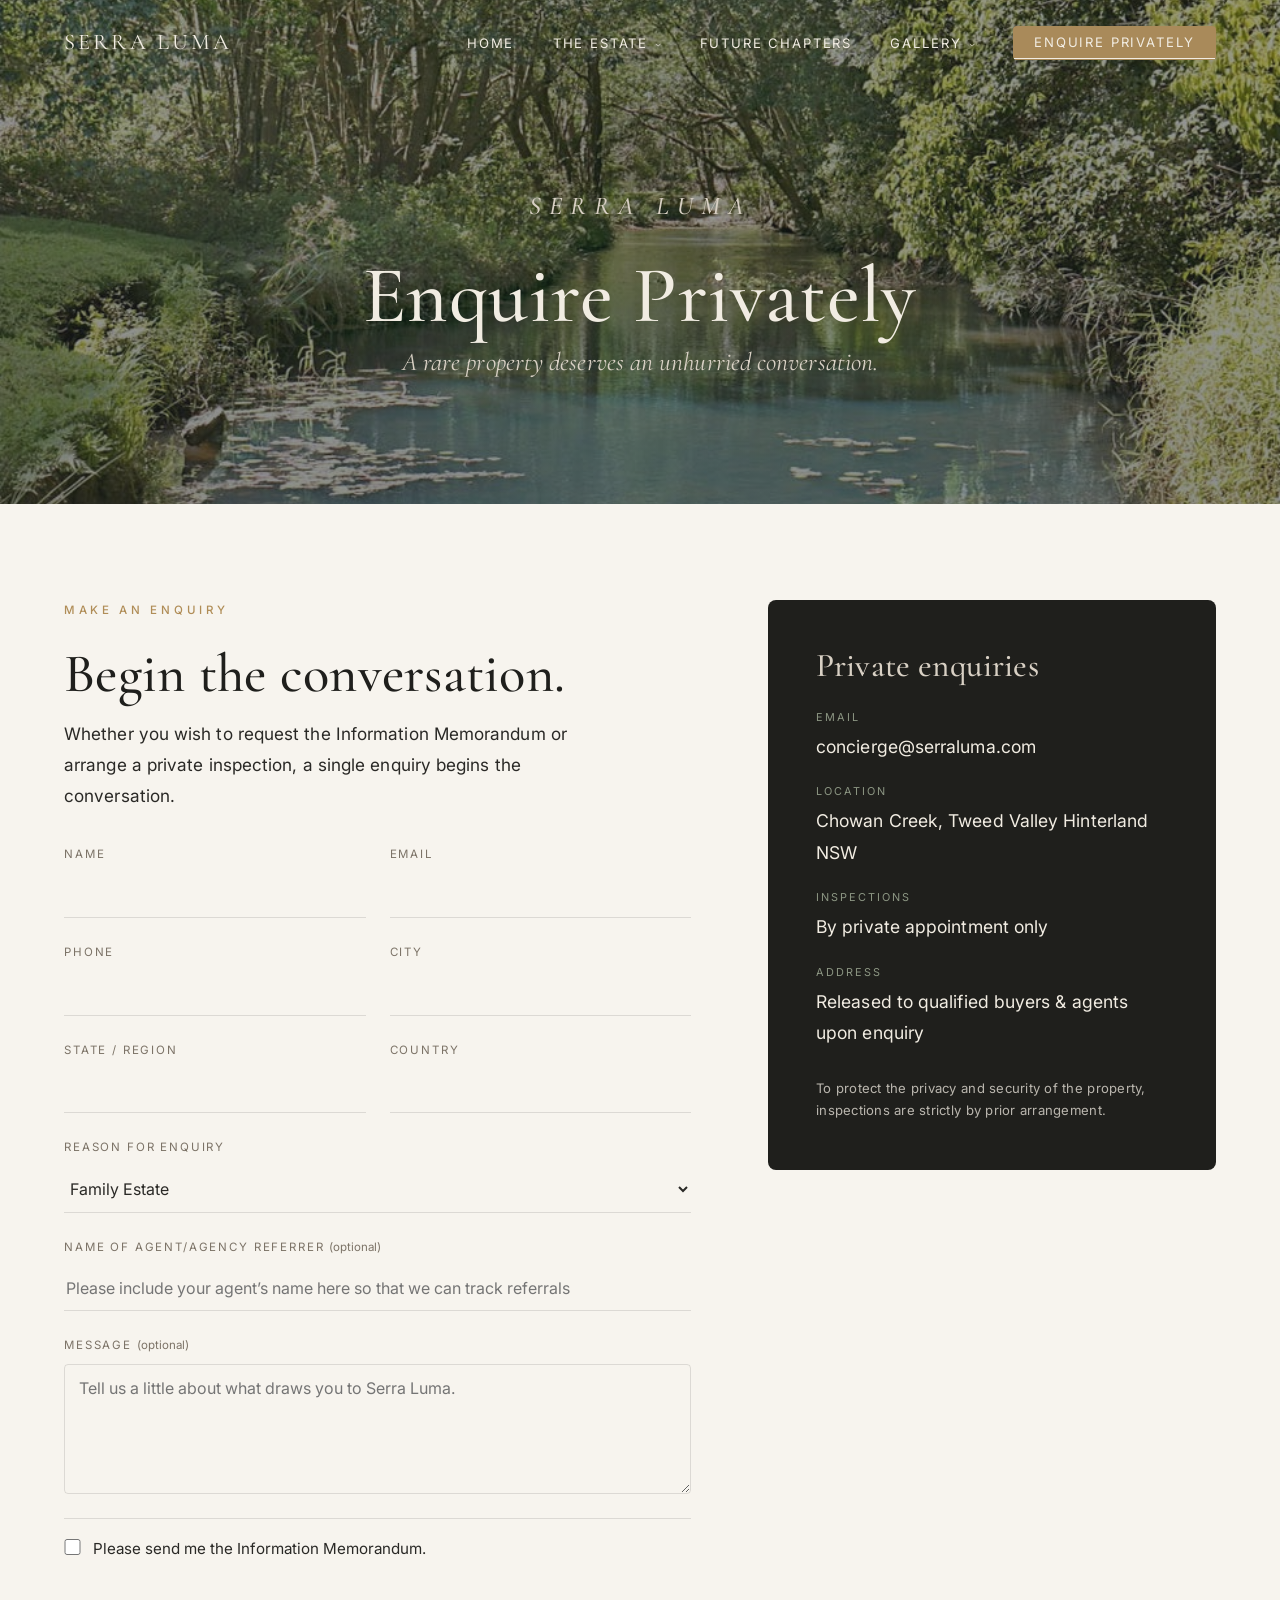
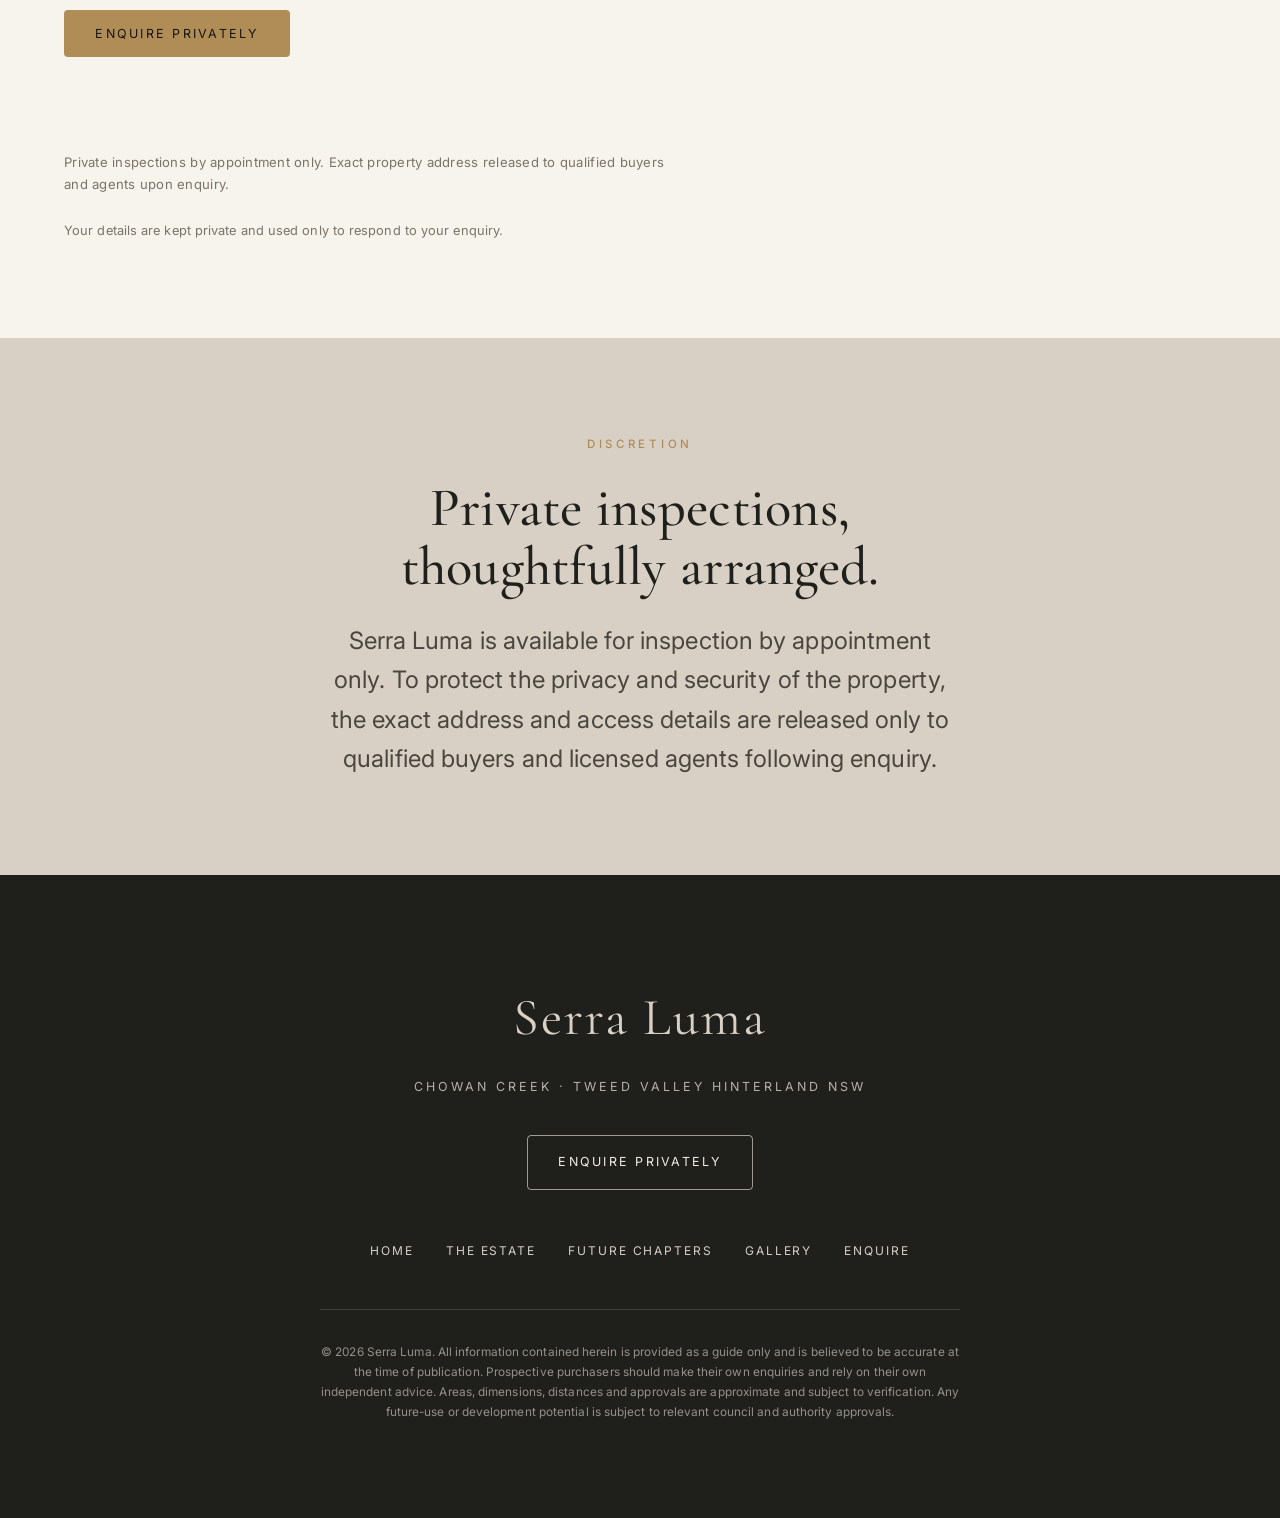
==== enquire.html @ 2e8e7c8d "Video hero headers for Future Chapters, The Estate and Gallery - Future Chapters: replace the static" ====
<!DOCTYPE html>
<html lang="en">
<head>
  <meta charset="UTF-8" />
  <meta name="viewport" content="width=device-width, initial-scale=1.0" />

  <title>Enquire Privately | Serra Luma, Tweed Valley Hinterland NSW</title>
  <meta name="description" content="Enquire privately about Serra Luma. Request the Information Memorandum or arrange a private inspection. By appointment only, in the Tweed Valley Hinterland, NSW." />

  <meta property="og:type" content="website" />
  <meta property="og:title" content="Enquire Privately | Serra Luma" />
  <meta property="og:description" content="Request the Information Memorandum or arrange a private inspection of Serra Luma." />
  <meta property="og:image" content="assets/images/Land/image35.jpeg" />
  <meta name="twitter:card" content="summary_large_image" />

  <!-- Favicons (SL monogram, Cormorant Garamond) -->
  <link rel="icon" href="/favicon.ico" sizes="32x32" />
  <link rel="icon" href="/favicon.svg" type="image/svg+xml" />
  <link rel="apple-touch-icon" href="/apple-touch-icon.png" />
  <link rel="manifest" href="/site.webmanifest" />
  <meta name="theme-color" content="#1F1F1C" />
  <link rel="preconnect" href="https://fonts.googleapis.com" />
  <link rel="preconnect" href="https://fonts.gstatic.com" crossorigin />
  <link href="https://fonts.googleapis.com/css2?family=Cormorant+Garamond:ital,wght@0,400;0,500;0,600;1,400;1,500&family=Inter:wght@300;400;500&display=swap" rel="stylesheet" />
  <link rel="stylesheet" href="assets/css/styles.css?v=9" />
</head>
<body>
  <a class="skip-link" href="#main">Skip to content</a>

  <!-- ===================== NAV ===================== -->
  <nav class="nav" aria-label="Primary">
    <a class="nav__brand" href="index.html">Serra Luma</a>
    <button class="nav__toggle" aria-label="Toggle menu" aria-expanded="false" aria-controls="primary-menu">
      <span></span><span></span><span></span>
    </button>
    <ul class="nav__links" id="primary-menu">
      <li><a href="index.html">Home</a></li>
      <li class="nav__has-drop">
        <a href="estate.html" aria-haspopup="true">The Estate</a>
        <ul class="nav__drop">
          <li><a href="estate.html#residence">The Residence</a></li>
          <li><a href="estate.html#studio">The Studio</a></li>
          <li><a href="estate.html#land">The Land</a></li>
          <li><a href="estate.html#retreat">Retreat Potential</a></li>
          <li><a href="estate.html#location">Location</a></li>
        </ul>
      </li>
      <li><a href="future-chapters.html">Future Chapters</a></li>
      <li class="nav__has-drop">
        <a href="gallery.html" aria-haspopup="true">Gallery</a>
        <ul class="nav__drop">
          <li><a href="gallery.html#residences">The Residences</a></li>
          <li><a href="gallery.html#grounds">The Grounds</a></li>
          <li><a href="gallery.html#wildlife">The Wild-Life</a></li>
        </ul>
      </li>
      <li><a class="btn btn--solid nav__cta" href="enquire.html" aria-current="page">Enquire Privately</a></li>
    </ul>
  </nav>

  <main id="main">
    <!-- ===================== PAGE HERO ===================== -->
    <header class="page-hero" style="min-height:56svh">
      <img class="page-hero__bg" src="assets/images/Land/image35.jpeg" alt="" aria-hidden="true" />
      <div class="page-hero__inner">
        <p class="eyebrow" style="color:var(--stone)">Serra Luma</p>
        <h1>Enquire Privately</h1>
        <p>A rare property deserves an unhurried conversation.</p>
      </div>
    </header>

    <!-- ===================== ENQUIRY ===================== -->
    <section class="section">
      <div class="wrap">
        <div class="contact-grid">

          <!-- Form -->
          <div class="reveal">
            <p class="eyebrow">Make an enquiry</p>
            <h2 style="margin-bottom:1rem">Begin the conversation.</h2>
            <p style="margin-bottom:2rem;max-width:48ch">
              Whether you wish to request the Information Memorandum or arrange a private inspection,
              a single enquiry begins the conversation.
            </p>

            <!--
              FORM SUBMISSIONS — pre-configured for Netlify Forms (data-netlify="true").
              On Netlify, submissions appear under "Forms" in your dashboard and become your buyer
              database. To use another service (e.g. Formspree), set action="https://..." and method="POST".
            -->
            <form id="enquiry-form" class="form" name="serra-luma-enquiry" method="POST"
                  data-netlify="true" netlify-honeypot="bot-field">
              <input type="hidden" name="form-name" value="serra-luma-enquiry" />
              <p hidden><label>Do not fill this in: <input name="bot-field" /></label></p>

              <div class="field-row">
                <div class="field">
                  <label for="name">Name</label>
                  <input id="name" name="name" type="text" autocomplete="name" required />
                </div>
                <div class="field">
                  <label for="email">Email</label>
                  <input id="email" name="email" type="email" autocomplete="email" required />
                </div>
              </div>

              <div class="field-row">
                <div class="field">
                  <label for="phone">Phone</label>
                  <input id="phone" name="phone" type="tel" autocomplete="tel" />
                </div>
                <div class="field">
                  <label for="city">City</label>
                  <input id="city" name="city" type="text" autocomplete="address-level2" />
                </div>
              </div>

              <div class="field-row">
                <div class="field">
                  <label for="state">State / Region</label>
                  <input id="state" name="state" type="text" autocomplete="address-level1" />
                </div>
                <div class="field">
                  <label for="country">Country</label>
                  <input id="country" name="country" type="text" autocomplete="country-name" />
                </div>
              </div>

              <div class="field">
                <label for="reason">Reason for enquiry</label>
                <select id="reason" name="reason">
                  <option value="Family Estate">Family Estate</option>
                  <option value="Self-Reliant Sanctuary">Self-Reliant Sanctuary</option>
                  <option value="Wellness Retreat">Wellness Retreat</option>
                  <option value="Creative Haven">Creative Haven</option>
                  <option value="Regenerative Holding">Regenerative Holding</option>
                  <option value="Nature-Based Retreat">Nature-Based Retreat</option>
                  <option value="Investment">Investment</option>
                  <option value="Other">Other</option>
                </select>
              </div>

              <div class="field">
                <label for="referrer">Name of Agent/Agency Referrer <span style="text-transform:none;letter-spacing:0;color:var(--muted)">(optional)</span></label>
                <input id="referrer" name="referrer" type="text" placeholder="Please include your agent&rsquo;s name here so that we can track referrals" />
              </div>

              <div class="field">
                <label for="message">Message <span style="text-transform:none;letter-spacing:0;color:var(--muted)">(optional)</span></label>
                <textarea id="message" name="message" placeholder="Tell us a little about what draws you to Serra Luma."></textarea>
              </div>

              <div class="check-row">
                <input id="im" name="information-memorandum" type="checkbox" value="Yes, please send the Information Memorandum" />
                <label for="im">Please send me the Information Memorandum.</label>
              </div>

              <div style="margin-top:0.5rem">
                <button class="btn btn--solid" type="submit">Enquire Privately</button>
              </div>
              <p class="form__status" role="status" aria-live="polite"></p>
              <p class="privacy-note" style="margin-left:0;margin-right:0;text-align:left;max-width:none">
                Private inspections by appointment only. Exact property address released to
                qualified buyers and agents upon enquiry.
              </p>
              <p class="form__note">Your details are kept private and used only to respond to your enquiry.</p>
            </form>
          </div>

          <!-- Contact card -->
          <aside class="contact-card reveal" data-delay="1">
            <h3>Private enquiries</h3>
            <dl>
              <div>
                <dt>Email</dt>
                <dd><a href="mailto:concierge@serraluma.com">concierge@serraluma.com</a></dd>
              </div>
              <div>
                <dt>Location</dt>
                <dd>Chowan Creek, Tweed Valley Hinterland NSW</dd>
              </div>
              <div>
                <dt>Inspections</dt>
                <dd>By private appointment only</dd>
              </div>
              <div>
                <dt>Address</dt>
                <dd>Released to qualified buyers &amp; agents upon enquiry</dd>
              </div>
            </dl>
            <p class="privacy-note privacy-note--light" style="margin-left:0;margin-right:0;text-align:left">
              To protect the privacy and security of the property, inspections are strictly
              by prior arrangement.
            </p>
          </aside>

        </div>
      </div>
    </section>

    <!-- ===================== PRIVACY REASSURANCE ===================== -->
    <section class="section" style="background:var(--stone)">
      <div class="wrap text-col center">
        <p class="eyebrow reveal">Discretion</p>
        <h2 class="reveal" data-delay="1" style="margin-bottom:1.5rem">Private inspections, thoughtfully arranged.</h2>
        <p class="lead reveal" data-delay="2">
          Serra Luma is available for inspection by appointment only. To protect the privacy and security
          of the property, the exact address and access details are released only to qualified buyers and
          licensed agents following enquiry.
        </p>
      </div>
    </section>
  </main>

  <!-- ===================== FOOTER ===================== -->
  <footer class="footer">
    <div class="wrap">
      <p class="footer__name">Serra Luma</p>
      <p class="footer__loc">Chowan Creek · Tweed Valley Hinterland NSW</p>
      <div class="footer__cta">
        <a class="btn btn--light" href="enquire.html">Enquire Privately</a>
      </div>
      <ul class="footer__links">
        <li><a href="index.html">Home</a></li>
        <li><a href="estate.html">The Estate</a></li>
        <li><a href="future-chapters.html">Future Chapters</a></li>
        <li><a href="gallery.html">Gallery</a></li>
        <li><a href="enquire.html">Enquire</a></li>
      </ul>
      <p class="footer__disclaimer">
        © <span data-year>2026</span> Serra Luma. All information contained herein is provided as a guide only
        and is believed to be accurate at the time of publication. Prospective purchasers should make their own
        enquiries and rely on their own independent advice. Areas, dimensions, distances and approvals are
        approximate and subject to verification. Any future-use or development potential is subject to relevant
        council and authority approvals.
      </p>
    </div>
  </footer>

  <script src="assets/js/main.js?v=3" defer></script>
</body>
</html>
---- assets/css/styles.css ----
/* ==========================================================================
   Serra Luma — Premium Property Site
   Design system + global styles
   Palette, typography and spacing are centralised in :root for easy editing.
   ========================================================================== */

:root {
  /* Colour palette — Aman-inspired: deep charcoal, warm stone, eucalyptus, bronze */
  --forest: #1F1F1C;       /* deep charcoal — dark backgrounds & headings */
  --forest-deep: #161613;  /* deepest charcoal, used sparingly */
  --stone: #D8D0C4;        /* warm stone */
  --ivory: #F7F4EE;        /* warm ivory background */
  --taupe: #C8B8A3;        /* soft taupe */
  --eucalyptus: #8C9683;   /* soft eucalyptus accent */
  --clay: #B08D57;         /* muted bronze highlight */
  --ink: #2A2926;          /* warm text charcoal */

  --ink-on-dark: #F1ECE2;
  --muted: #7c7367;        /* warm muted grey-brown */
  --line: rgba(31, 31, 28, 0.12);
  --line-dark: rgba(241, 236, 226, 0.16);
  --overlay: rgba(24, 24, 21, 0.44);

  /* Typography */
  --serif: "Cormorant Garamond", "Playfair Display", Georgia, serif;
  --sans: "Inter", "Helvetica Neue", Arial, sans-serif;

  /* Spacing scale */
  --space-section: clamp(4rem, 8vw, 6rem);   /* uniform ~1in (96px) top & bottom on all sections */
  --gutter: clamp(1.5rem, 5vw, 5rem);
  --maxw: 1280px;
  --maxw-text: 760px;

  --radius: 4px;
  --radius-lg: 8px;

  --ease: cubic-bezier(0.22, 0.61, 0.36, 1);
  --transition: 0.5s var(--ease);
}

/* ----- Reset ----- */
*, *::before, *::after { box-sizing: border-box; }
* { margin: 0; }
html { scroll-behavior: smooth; -webkit-text-size-adjust: 100%; }
@media (prefers-reduced-motion: reduce) {
  html { scroll-behavior: auto; }
  *, *::before, *::after {
    animation-duration: 0.01ms !important;
    transition-duration: 0.01ms !important;
  }
}

body {
  font-family: var(--sans);
  color: var(--ink);
  background: var(--ivory);
  line-height: 1.8;
  font-size: clamp(1rem, 0.96rem + 0.2vw, 1.075rem);
  font-weight: 400;
  letter-spacing: 0.005em;
  -webkit-font-smoothing: antialiased;
  text-rendering: optimizeLegibility;
  overflow-x: hidden;
}

img, video { max-width: 100%; display: block; height: auto; }
a { color: inherit; text-decoration: none; }
button { font-family: inherit; cursor: pointer; }

/* ----- Typography ----- */
h1, h2, h3, h4 {
  font-family: var(--serif);
  font-weight: 500;
  line-height: 1.08;
  letter-spacing: 0.005em;
  color: var(--forest);
}
.display {
  font-size: clamp(3rem, 8vw, 6.5rem);
  font-weight: 500;
  letter-spacing: 0.01em;
}
h2 { font-size: clamp(2rem, 4.5vw, 3.4rem); }
h3 { font-size: clamp(1.5rem, 2.6vw, 2.1rem); }

.eyebrow {
  font-family: var(--sans);
  font-size: 0.72rem;
  font-weight: 500;
  letter-spacing: 0.32em;
  text-transform: uppercase;
  color: var(--clay);
  margin-bottom: 1.5rem;
}
.lead {
  font-size: clamp(1.15rem, 1.05rem + 0.6vw, 1.5rem);
  line-height: 1.65;
  color: #4a463f;
  font-weight: 400;
}

/* ----- Layout helpers ----- */
.wrap { max-width: var(--maxw); margin-inline: auto; padding-inline: var(--gutter); }
.section { padding-block: var(--space-section); }
.text-col { max-width: var(--maxw-text); }
.center { text-align: center; margin-inline: auto; }
/* Optional line breaks for desktop typography; collapse to natural flow
   on smaller screens so text wraps cleanly on tablet and mobile. */
@media (max-width: 899px) { br.brk { display: none; } }

/* ==========================================================================
   Navigation
   ========================================================================== */
.nav {
  position: fixed;
  inset: 0 0 auto 0;
  z-index: 100;
  display: flex;
  align-items: center;
  justify-content: space-between;
  padding: 1.4rem var(--gutter);
  transition: background var(--transition), padding var(--transition), box-shadow var(--transition);
}
.nav--solid {
  background: rgba(247, 243, 234, 0.92);
  backdrop-filter: blur(10px);
  -webkit-backdrop-filter: blur(10px);
  padding-block: 1rem;
  box-shadow: 0 1px 0 var(--line);
}
.nav__brand {
  font-family: var(--serif);
  font-size: 1.4rem;
  letter-spacing: 0.14em;
  text-transform: uppercase;
  color: var(--ink-on-dark);
  transition: color var(--transition);
}
.nav--solid .nav__brand { color: var(--forest); }

.nav__links {
  display: flex;
  align-items: center;
  gap: clamp(1.5rem, 3vw, 2.75rem);
  list-style: none;
  padding: 0;
}
.nav__links a {
  font-size: 0.82rem;
  letter-spacing: 0.14em;
  text-transform: uppercase;
  color: var(--ink-on-dark);
  position: relative;
  padding-block: 0.25rem;
  transition: color var(--transition);
}
.nav--solid .nav__links a { color: var(--forest); }
/* Underline uses ::before so the dropdown caret (::after) stays separate —
   otherwise they merge and a current/hovered dropdown rotates into a vertical line. */
.nav__links a::before {
  content: "";
  position: absolute;
  left: 0; bottom: 0;
  width: 0; height: 1px;
  background: currentColor;
  transition: width var(--transition);
}
.nav__links a:hover::before,
.nav__links a[aria-current="page"]::before { width: 100%; }

/* Mobile toggle */
.nav__toggle {
  display: none;
  flex-direction: column;
  gap: 5px;
  background: none;
  border: 0;
  padding: 8px;
  z-index: 110;
}
.nav__toggle span {
  width: 26px; height: 1.5px;
  background: var(--ink-on-dark);
  transition: transform var(--transition), opacity var(--transition), background var(--transition);
}
.nav--solid .nav__toggle span { background: var(--forest); }

@media (max-width: 860px) {
  .nav__toggle { display: flex; }
  /* The solid nav's backdrop-filter makes .nav a containing block for the
     fixed full-screen menu, collapsing it to the bar height. Drop the blur on
     mobile (the menu's own opaque background is all that's needed here). */
  .nav--solid {
    background: rgba(247, 243, 234, 0.98);
    backdrop-filter: none;
    -webkit-backdrop-filter: none;
  }
  .nav__links {
    position: fixed;
    inset: 0;
    flex-direction: column;
    justify-content: safe center;
    gap: 2.25rem;
    background: var(--forest);
    transform: translateX(100%);
    transition: transform 0.55s var(--ease);
    /* Scroll rather than clip if the items ever exceed the screen
       (e.g. a short phone in landscape). */
    overflow-y: auto;
    -webkit-overflow-scrolling: touch;
    padding: 5.5rem 1.5rem 3rem;
  }
  .nav__links a { color: var(--ink-on-dark); font-size: 1.05rem; }
  /* On a solid (scrolled) nav the desktop rule darkens links for the light bar;
     inside the open full-screen menu that makes top-level links dark-on-dark
     (invisible). Keep them light whenever the mobile menu is shown. */
  .nav--solid .nav__links a { color: var(--ink-on-dark); }
  .nav--open .nav__links { transform: translateX(0); }
  .nav--open .nav__toggle span { background: var(--ink-on-dark); }
  .nav--open .nav__toggle span:nth-child(1) { transform: translateY(6.5px) rotate(45deg); }
  .nav--open .nav__toggle span:nth-child(2) { opacity: 0; }
  .nav--open .nav__toggle span:nth-child(3) { transform: translateY(-6.5px) rotate(-45deg); }
}

/* ==========================================================================
   Buttons
   ========================================================================== */
.btn {
  display: inline-flex;
  align-items: center;
  gap: 0.6rem;
  padding: 0.95rem 1.9rem;
  font-size: 0.78rem;
  letter-spacing: 0.18em;
  text-transform: uppercase;
  border-radius: var(--radius);
  border: 1px solid transparent;
  transition: background var(--transition), color var(--transition),
              border-color var(--transition), transform var(--transition);
  will-change: transform;
}
.btn:hover { transform: translateY(-2px); }
.btn--solid { background: var(--clay); color: var(--forest-deep); }
.btn--solid:hover { background: #9a7948; }
.btn--dark { background: var(--forest); color: var(--ink-on-dark); }
.btn--dark:hover { background: #000; }
.btn--ghost { border-color: currentColor; color: var(--ink); }
.btn--ghost:hover { background: var(--forest); color: var(--ivory); border-color: var(--forest); }
.btn--light { border-color: rgba(244,239,228,0.6); color: var(--ink-on-dark); }
.btn--light:hover { background: var(--ivory); color: var(--forest); border-color: var(--ivory); }

.btn-row {
  display: flex;
  flex-wrap: wrap;
  gap: 1rem;
}
.btn-row--center { justify-content: center; }

/* Nav CTA — restrained, elegant bronze (slightly lighter visual weight) */
.nav__cta {
  padding: 0.6rem 1.25rem;
  font-size: 0.7rem;
  letter-spacing: 0.16em;
  background: #A98A5A;          /* softer, more restrained bronze than --clay */
  color: var(--forest-deep);
}
.nav__cta:hover { background: #957542; }

/* ==========================================================================
   Hero
   ========================================================================== */
.hero {
  position: relative;
  min-height: 100svh;
  display: grid;
  place-items: center;
  text-align: center;
  color: var(--ink-on-dark);
  overflow: hidden;
}
.hero__media {
  position: absolute;
  inset: 0;
  width: 100%; height: 100%;
  object-fit: cover;
  z-index: -2;
}
.hero::after {
  content: "";
  position: absolute;
  inset: 0;
  background:
    linear-gradient(to bottom, rgba(28,34,36,0.32) 0%, rgba(28,34,36,0.22) 45%, rgba(28,34,36,0.56) 100%);
  z-index: -1;
}
.hero__inner { padding: 7rem var(--gutter) 4rem; max-width: 960px; }
.hero__name {
  font-size: clamp(3.2rem, 10vw, 7.5rem);
  line-height: 0.95;
  letter-spacing: 0.02em;
  color: var(--ink-on-dark);
  margin-bottom: 0.5rem;
}
.hero__tag {
  font-family: var(--serif);
  font-style: italic;
  font-size: clamp(1.3rem, 3.5vw, 2.2rem);
  font-weight: 400;
  color: var(--stone);
  margin-bottom: 0;
}
/* Introduction — a dark card below the hero/video holding the positioning
   line and a visitor note, giving clean separation from The Story below. */
.hero-intro {
  text-align: center;
  background: var(--stone);   /* beige band under the hero, distinct from the ivory Story */
  padding-top: clamp(3rem, 6vw, 4.5rem);
  padding-bottom: clamp(2.5rem, 5vw, 3.5rem);
}
.intro-card {
  max-width: 920px;
  margin-inline: auto;
  background: var(--forest);
  color: var(--ink-on-dark);
  border-radius: var(--radius-lg);
  padding: clamp(2.5rem, 6vw, 4.5rem) clamp(1.75rem, 5vw, 4rem);
}
.intro-card__lead {
  font-family: var(--serif);
  font-size: clamp(1.4rem, 1.05rem + 1.2vw, 1.75rem);
  line-height: 1.45;
  color: var(--ivory);
  max-width: none;
  margin: 0 auto;
}
/* Keep the opening location line intact on one line at desktop widths;
   it may wrap naturally on narrower screens. */
@media (min-width: 960px) {
  .intro-card__place { white-space: nowrap; }
}

/* Highlighted lead lines (e.g. the Future Chapters opening) — an elevated
   serif emphasis that lifts key sentences above the surrounding body copy. */
.why-highlight {
  font-family: var(--serif);
  font-size: clamp(1.35rem, 1.05rem + 1.3vw, 1.75rem);
  line-height: 1.4;
  color: var(--forest);
}
.intro-card__note {
  max-width: 620px;
  margin: 1.75rem auto 0;
  font-size: clamp(0.95rem, 0.9rem + 0.3vw, 1.08rem);
  line-height: 1.75;
  color: var(--stone);
}
/* The Film uses the uniform section spacing (var --space-section).
   The Story is pulled up close under the hero/intro band. */
#story { padding-top: clamp(2.5rem, 6vw, 3.5rem); }

/* Page hero (interior pages) */
.page-hero {
  position: relative;
  min-height: 72svh;
  display: grid;
  place-items: center;
  text-align: center;
  color: var(--ink-on-dark);
  overflow: hidden;
}
.page-hero__bg {
  position: absolute; inset: 0;
  width: 100%; height: 100%;
  object-fit: cover; z-index: -2;
}
/* Crossfade video hero: two stacked layers dissolve between cycles (see main.js). */
.page-hero__video { opacity: 0; transition: opacity 0.85s ease; }
.page-hero__video.is-active { opacity: 1; }
@media (prefers-reduced-motion: reduce) {
  .page-hero__video { transition: none; }
}
/* Desktop: lower the framing so the mountain top is visible. Mobile keeps the default centred crop. */
@media (min-width: 900px) {
  .page-hero__bg--lower { object-position: center 18%; }
}
.page-hero::after {
  content: ""; position: absolute; inset: 0; z-index: -1;
  background: linear-gradient(to bottom, rgba(28,34,36,0.46), rgba(28,34,36,0.5));
}
.page-hero__inner { padding: 8rem var(--gutter) 4rem; max-width: 820px; }
.page-hero h1 { color: var(--ink-on-dark); font-size: clamp(2.6rem, 7vw, 5rem); }
.page-hero p { color: var(--stone); font-family: var(--serif); font-style: italic; font-size: clamp(1.15rem, 2.5vw, 1.6rem); }

/* ==========================================================================
   Intro / general text sections
   ========================================================================== */
.intro { text-align: center; }
.intro h2 { margin-bottom: 1.5rem; }
.divider {
  width: 56px; height: 1px;
  background: var(--clay);
  margin: 0 auto 2rem;
}

/* ==========================================================================
   Stats strip
   ========================================================================== */
.stats {
  background: var(--forest);
  color: var(--ink-on-dark);
}
.stats__grid {
  display: grid;
  grid-template-columns: repeat(6, 1fr);
  gap: 1px;
  background: var(--line-dark);
  border-block: 1px solid var(--line-dark);
}
.stat {
  background: var(--forest);
  padding: clamp(1.75rem, 4vw, 2.75rem) 1rem;
  text-align: center;
}
.stat__num {
  font-family: var(--serif);
  font-size: clamp(1.8rem, 3vw, 2.6rem);
  color: var(--stone);
  line-height: 1;
}
.stat__label {
  display: block;
  margin-top: 0.7rem;
  font-size: 0.68rem;
  letter-spacing: 0.18em;
  text-transform: uppercase;
  color: rgba(244,239,228,0.7);
}
@media (max-width: 860px) {
  .stats__grid { grid-template-columns: repeat(2, 1fr); }
}

/* ==========================================================================
   Gallery (masonry)
   ========================================================================== */
.gallery__head { text-align: center; margin-bottom: 3rem; }

.gallery__filters {
  display: flex;
  flex-wrap: wrap;
  justify-content: center;
  gap: 0.75rem;
  margin-top: 2rem;
}
.gallery__filter {
  background: none;
  border: 1px solid var(--line);
  border-radius: 100px;
  font-size: 0.72rem;
  letter-spacing: 0.18em;
  text-transform: uppercase;
  color: var(--ink);
  padding: 0.72rem 1.6rem;
  transition: color var(--transition), background var(--transition), border-color var(--transition);
}
.gallery__filter:hover,
.gallery__filter:focus-visible {
  background: var(--forest);
  border-color: var(--forest);
  color: var(--ink-on-dark);
}
/* Gallery category sections (Residences / Grounds / Wild-Life) */
/* .gallery-section uses the uniform section spacing (var --space-section). */
.gallery-section__head { text-align: center; margin-bottom: clamp(2rem, 4vw, 3rem); }

/* Even 3-up grid. Every photo is 3:2, so 3:2 cells show them in full with no
   crop and perfectly even rows; flexbox centres any partial final row. */
.photo-masonry {
  display: flex;
  flex-wrap: wrap;
  justify-content: center;
  gap: clamp(0.6rem, 1.2vw, 1.1rem);
}
.photo-masonry .tile {
  flex: 0 1 calc(33.333% - 0.8rem);
  margin: 0;
  aspect-ratio: 3 / 2;
  cursor: zoom-in;
}
.photo-masonry .tile img { width: 100%; height: 100%; object-fit: cover; }
/* Two-up on tablet and phone — keeps an image-heavy gallery scannable rather
   than an endless single column; tap any photo to view it full size. */
@media (max-width: 900px) { .photo-masonry .tile { flex-basis: calc(50% - 0.5rem); } }

/* Editorial grid — a curated rhythm of feature, supporting, wide and grid tiles.
   Tiles span a 6-column grid; varied spans create the magazine-style layout.
   When a category filter is active, the grid switches to a tidy uniform layout. */
.editorial-grid {
  display: grid;
  grid-template-columns: repeat(6, 1fr);
  grid-auto-rows: clamp(140px, 19vw, 230px);
  grid-auto-flow: dense;
  gap: clamp(0.65rem, 1.2vw, 1.1rem);
}
.tile {
  position: relative;
  overflow: hidden;
  border-radius: var(--radius);
  background: var(--stone);
  grid-column: span 2;   /* default supporting tile */
  grid-row: span 1;
}
.tile--feature  { grid-column: span 4; grid-row: span 2; }  /* large feature */
.tile--wide     { grid-column: span 4; grid-row: span 1; }  /* landscape band */
.tile--tall     { grid-column: span 2; grid-row: span 2; }  /* portrait accent */

.tile img {
  width: 100%;
  height: 100%;
  object-fit: cover;
  transition: transform 0.9s var(--ease);
}
.tile:hover img { transform: scale(1.05); }

/* Filtered view → calm, uniform grid (no large feature spans) */
.editorial-grid--uniform .tile { grid-column: span 2 !important; grid-row: span 1 !important; }

/* Pop-out tile — blows up dramatically over its neighbours on hover */
.tile--popout { overflow: visible; }
.tile--popout img { border-radius: var(--radius); transform-origin: center; }
.tile--popout:hover { z-index: 30; }
.tile--popout:hover img {
  transform: scale(2.4);
  box-shadow: 0 30px 80px rgba(10, 14, 16, 0.5);
}
@media (max-width: 700px), (hover: none) {
  .tile--popout:hover img { transform: none; box-shadow: none; }
}

/* Studio — centred, enlarged outdoor garden image */
.studio-outdoor {
  margin: clamp(1.5rem, 4vw, 3rem) auto 0;
  max-width: 66%;
  aspect-ratio: 3 / 2;
}
@media (max-width: 700px) { .studio-outdoor { max-width: 100%; } }

/* Even 2-column gallery (e.g. residence) — equal cells, no orphan rows */
.estate-grid {
  display: grid;
  grid-template-columns: 1fr 1fr;
  gap: clamp(0.8rem, 1.8vw, 1.5rem);
  margin-top: clamp(1.5rem, 4vw, 3rem);
}
.estate-grid .tile {
  grid-column: auto;
  grid-row: auto;
  aspect-ratio: 3 / 2;
}
@media (max-width: 620px) {
  .estate-grid { grid-template-columns: 1fr; }
}

/* Retreat section — labelled aerial map */
.retreat-map {
  margin: clamp(2.5rem, 5vw, 3.5rem) auto 0;
  max-width: 760px;
}
.retreat-map img {
  width: 100%; display: block;
  border-radius: var(--radius);
  box-shadow: 0 18px 50px rgba(10, 14, 16, 0.35);
}
.retreat-map--zoom img {
  transition: transform 0.55s var(--ease), box-shadow 0.55s var(--ease);
  transform-origin: center;
  cursor: zoom-in;
}
.retreat-map--zoom:hover img {
  transform: scale(1.32);
  box-shadow: 0 32px 80px rgba(10, 14, 16, 0.55);
  position: relative;
  z-index: 5;
}

/* Retreat Potential — card-style layout on a full-width stone band */
.retreat-card__top {
  display: grid;
  grid-template-columns: 1fr 1fr;
  gap: clamp(2rem, 5vw, 4rem);
  align-items: center;
}
.retreat-card__body .eyebrow { margin-bottom: 1rem; color: var(--clay); }
.retreat-card__body h2 { margin: 0 0 1.25rem; }
.retreat-card__body p { font-size: 1.02rem; line-height: 1.7; color: var(--ink); }
.retreat-card__body p + p { margin-top: 1.1rem; }
.retreat-card__note {
  font-size: 0.63rem;
  font-style: italic;
  color: var(--muted);
}
.retreat-card .retreat-map { max-width: none; margin: 0; }
.retreat-card .retreat-map figcaption { color: var(--muted); }
.retreat-card .retreat-map--zoom:hover img { transform: scale(1.85); }
.retreat-card__footer {
  text-align: center;
  margin-top: clamp(2rem, 4vw, 3rem);
}
.retreat-card__footer .btn-row { justify-content: center; }
.retreat__closer {
  font-family: var(--serif);
  font-style: italic;
  font-weight: 500;
  font-size: clamp(1.5rem, 2.4vw, 2.1rem);
  line-height: 1.25;
  color: var(--ink);
  margin: 0 auto 1.5rem;
  max-width: 26ch;
}
@media (max-width: 820px) {
  .retreat-card__top { grid-template-columns: 1fr; gap: 1.75rem; }
}
@media (hover: none) {
  .retreat-map--zoom:hover img { transform: none; }
}
.retreat-map figcaption {
  margin-top: 0.9rem;
  font-size: 0.8rem;
  letter-spacing: 0.04em;
  color: var(--stone);
  opacity: 0.85;
}

/* Why Serra Luma is Different — feature image (with hover enlargement) */
.why-image {
  margin: clamp(2.5rem, 6vw, 4rem) auto;
  max-width: 900px;
}
.why-image img {
  width: 100%; display: block;
  border-radius: var(--radius-lg);
  transition: transform 0.55s var(--ease), box-shadow 0.55s var(--ease);
  transform-origin: center;
  cursor: zoom-in;
}
.why-image:hover img {
  transform: scale(1.48);
  box-shadow: 0 32px 80px rgba(10, 14, 16, 0.55);
  position: relative;
  z-index: 20;
}
@media (hover: none) {
  .why-image:hover img { transform: none; box-shadow: none; }
}

/* The Experience — wider text block, less vertical white space */
.experience .text-col { max-width: 1040px; }
.experience__closer {
  text-align: center;
  font-family: var(--serif);
  font-style: italic;
  font-size: clamp(1.2rem, 2.2vw, 1.5rem);
  color: var(--ink);
  margin: clamp(1.75rem, 3vw, 2.5rem) auto 0;
  max-width: 1000px;
}

/* Location — custom editorial map + destinations */
.location__grid {
  display: grid;
  grid-template-columns: 1fr 1fr;
  gap: clamp(2rem, 5vw, 4.5rem);
  align-items: center;
}
.location__map { margin: 0; }
.location__svg {
  width: 100%; height: auto; display: block;
  border-radius: var(--radius-lg);
}
.location__body .eyebrow { margin-bottom: 1rem; }
.location__body h2 { margin: 0 0 1.25rem; }
.location__intro {
  color: var(--muted);
  line-height: 1.7;
  margin: 0 0 1rem;
  max-width: 46ch;
}
.location__tagline {
  font-family: var(--serif);
  font-style: italic;
  font-size: clamp(1.15rem, 1.8vw, 1.5rem);
  color: var(--ink);
  margin: 0 0 clamp(1.75rem, 3vw, 2.5rem);
}
.location__list { margin: 0; padding: 0; }
.location__row {
  display: flex;
  justify-content: space-between;
  align-items: baseline;
  gap: 1.5rem;
  padding: clamp(0.85rem, 1.6vw, 1.1rem) 0;
  border-top: 1px solid var(--line);
}
.location__row:last-child { border-bottom: 1px solid var(--line); }
.location__row dt {
  font-family: var(--serif);
  font-size: clamp(1.15rem, 1.6vw, 1.4rem);
  color: var(--ink);
}
.location__row dd {
  margin: 0;
  font-family: var(--sans);
  font-size: 0.74rem;
  letter-spacing: 0.14em;
  text-transform: uppercase;
  color: var(--muted);
  white-space: nowrap;
}
@media (max-width: 860px) {
  .location__grid { grid-template-columns: 1fr; gap: clamp(1.75rem, 5vw, 2.5rem); }
  .location__map { order: -1; max-width: 520px; margin-inline: auto; }
}

/* Floor plan — closing the residence section */
.floorplan {
  text-align: center;
  margin: clamp(2.5rem, 6vw, 4rem) 0 0;
}
.floorplan .eyebrow { margin-bottom: 1.25rem; }
.floorplan img {
  max-width: 680px; width: 100%;
  margin-inline: auto;
  border-radius: var(--radius);
  opacity: 0.96;
}

@media (max-width: 1000px) {
  .editorial-grid { grid-template-columns: repeat(4, 1fr); }
  .tile--feature, .tile--wide { grid-column: span 4; }
  .tile--tall { grid-column: span 2; grid-row: span 2; }
}
@media (max-width: 620px) {
  .editorial-grid { grid-template-columns: 1fr; grid-auto-rows: auto; }
  .tile, .tile--feature, .tile--wide, .tile--tall,
  .editorial-grid--uniform .tile {
    grid-column: 1 / -1 !important; grid-row: auto !important;
    aspect-ratio: 4 / 3;
  }
}
.tile__cap {
  position: absolute;
  inset: auto 0 0 0;
  padding: 1.4rem 1.2rem 1rem;
  font-size: 0.68rem;
  letter-spacing: 0.18em;
  text-transform: uppercase;
  color: var(--ivory);
  background: linear-gradient(transparent, rgba(28,34,36,0.66));
  opacity: 0;
  transform: translateY(8px);
  transition: opacity var(--transition), transform var(--transition);
}
.tile:hover .tile__cap { opacity: 1; transform: translateY(0); }
.tile.is-hidden { display: none; }

/* ==========================================================================
   Feature / split sections
   ========================================================================== */
.feature {
  display: grid;
  grid-template-columns: 1fr 1fr;
  align-items: center;
  gap: clamp(2rem, 6vw, 6rem);
}
.feature--reverse .feature__media { order: 2; }
.feature__media {
  border-radius: var(--radius);
  overflow: hidden;
  aspect-ratio: 4 / 5;
}
.feature__media img { width: 100%; height: 100%; object-fit: cover; }
.feature h2 { margin-bottom: 1.25rem; }
.feature p + p { margin-top: 1rem; }
/* Subtle downward offset for a single feature image (desktop only) */
@media (min-width: 821px) {
  .feature__media--nudge { position: relative; top: 1cm; }
}
@media (max-width: 820px) {
  .feature { grid-template-columns: 1fr; gap: 2rem; }
  .feature--reverse .feature__media { order: 0; }
  .feature__media { aspect-ratio: 16 / 11; }
}

/* Emotional positioning band */
.band {
  position: relative;
  color: var(--ink-on-dark);
  text-align: center;
  overflow: hidden;
}
.band__bg { position: absolute; inset: 0; width: 100%; height: 100%; object-fit: cover; z-index: -2; }
.band::after { content: ""; position: absolute; inset: 0; z-index: -1; background: rgba(28,34,36,0.56); }
.band h2 { color: var(--ink-on-dark); margin-bottom: 1.5rem; }
.band .lead { color: var(--stone); }
/* Vibrant variant — a very light wash so the photography keeps its full colour;
   legibility is carried by a strong text-shadow on the quote, with a subtle
   darkening only toward the lower edge. */
.band--vibrant::after {
  background: linear-gradient(rgba(15,22,24,0.06) 0%, rgba(15,22,24,0.14) 55%, rgba(15,22,24,0.40) 100%);
}
.band--vibrant .story-quote {
  text-shadow: 0 1px 3px rgba(10,14,16,0.55), 0 3px 30px rgba(10,14,16,0.6);
}

/* CTA section */
.cta { text-align: center; background: var(--stone); }
.cta h2 { margin-bottom: 2rem; }

/* Privacy / inspection microcopy */
.privacy-note {
  max-width: 540px;
  margin: 1.75rem auto 0;
  font-size: 0.82rem;
  line-height: 1.7;
  letter-spacing: 0.02em;
  color: var(--muted);
}
.privacy-note--light { color: rgba(246, 241, 232, 0.72); }

/* Supporting line above the split enquiry buttons */
.enquire-note {
  max-width: 600px;
  margin: 0 auto;
  font-size: 0.9rem;
  line-height: 1.7;
  color: var(--muted);
}

/* ==========================================================================
   Property details content
   ========================================================================== */
.detail-block { display: grid; grid-template-columns: 220px 1fr; gap: clamp(1.5rem, 4vw, 4rem); }
.detail-block + .detail-block { margin-top: clamp(3rem, 7vw, 6rem); padding-top: clamp(3rem, 7vw, 6rem); border-top: 1px solid var(--line); }
.detail-block__title { position: sticky; top: 6rem; align-self: start; }
.detail-block__title h2 { font-size: clamp(1.6rem, 2.6vw, 2.3rem); }
.detail-block__num {
  font-size: 0.72rem; letter-spacing: 0.22em; color: var(--clay);
  text-transform: uppercase; display: block; margin-bottom: 0.75rem;
}
.spec-list { list-style: none; padding: 0; display: grid; gap: 0.85rem; margin-top: 1.5rem; }
.spec-list li { display: flex; gap: 0.85rem; align-items: baseline; }
.spec-list li::before {
  content: ""; flex: none; width: 6px; height: 6px; margin-top: 0.55rem;
  background: var(--eucalyptus); border-radius: 50%;
}
@media (max-width: 720px) {
  .detail-block { grid-template-columns: 1fr; gap: 1rem; }
  .detail-block__title { position: static; }
}

/* Estate overview — editorial brochure spread (image left, feature list right) */
.overview-spread {
  display: flex;
  flex-direction: column;
  gap: clamp(2.25rem, 5vw, 3.75rem);
}
.overview-spread__images {
  display: grid;
  grid-template-columns: 1fr 1fr;
  gap: clamp(0.8rem, 1.8vw, 1.5rem);
}
.overview-spread__media {
  margin: 0;
  border-radius: var(--radius-lg);
  overflow: hidden;
  aspect-ratio: 3 / 2;
}
.overview-spread__media img {
  width: 100%; height: 100%;
  object-fit: cover;
  object-position: center;
  display: block;
}
.overview-spread__content {
  display: grid;
  grid-template-columns: 1fr 1fr;
  gap: clamp(2rem, 5vw, 4.5rem);
  align-items: start;
}
.overview-spread__lead .eyebrow { margin-bottom: 1rem; }
.overview-spread__lead h2 { margin: 0 0 1.25rem; }
.overview-spread__intro {
  color: var(--muted);
  line-height: 1.7;
  margin: 0;
  max-width: none;
}
.overview-spread__media--stack { margin-top: clamp(1.25rem, 2.5vw, 2rem); }
.feature-list { margin: 0; padding: 0; }
.feature-list__row {
  display: grid;
  grid-template-columns: 9.5rem 1fr;
  gap: 1.25rem;
  align-items: baseline;
  padding: clamp(0.85rem, 1.5vw, 1.1rem) 0;
  border-top: 1px solid var(--line);
}
.feature-list__row:last-child { border-bottom: 1px solid var(--line); }
.feature-list dt {
  font-family: var(--sans);
  font-size: 0.7rem;
  font-weight: 500;
  letter-spacing: 0.18em;
  text-transform: uppercase;
  color: var(--muted);
}
.feature-list dd {
  margin: 0;
  font-family: var(--serif);
  font-size: clamp(1.15rem, 1.6vw, 1.35rem);
  line-height: 1.4;
  color: var(--ink);
}
@media (max-width: 760px) {
  .overview-spread__content { grid-template-columns: 1fr; gap: clamp(1.5rem, 4vw, 2rem); }
}
@media (max-width: 540px) {
  .overview-spread__images { grid-template-columns: 1fr; }
  .feature-list__row { grid-template-columns: 1fr; gap: 0.3rem; padding: 1rem 0; }
}

/* Location list */
.location-list { list-style: none; padding: 0; display: grid; gap: 0; margin-top: 1.5rem; }
.location-list li {
  display: flex; justify-content: space-between; gap: 1rem;
  padding: 1rem 0; border-bottom: 1px solid var(--line);
}
.location-list .place { font-family: var(--serif); font-size: 1.25rem; color: var(--forest); }
.location-list .dist { color: var(--muted); letter-spacing: 0.05em; white-space: nowrap; }

/* ==========================================================================
   Contact / forms
   ========================================================================== */
.contact-grid {
  display: grid;
  grid-template-columns: 1.4fr 1fr;
  gap: clamp(2.5rem, 6vw, 5rem);
  align-items: start;
}
@media (max-width: 880px) { .contact-grid { grid-template-columns: 1fr; } }

.form { display: grid; gap: 1.5rem; }
.field { display: grid; gap: 0.5rem; }
.field label {
  font-size: 0.72rem; letter-spacing: 0.16em; text-transform: uppercase; color: var(--muted);
}
.field input, .field select, .field textarea {
  font-family: var(--sans);
  font-size: 1rem;
  color: var(--ink);
  background: transparent;
  border: 0;
  border-bottom: 1px solid var(--line);
  padding: 0.75rem 0.1rem;
  border-radius: 0;
  transition: border-color var(--transition);
}
.field textarea { min-height: 130px; resize: vertical; border: 1px solid var(--line); border-radius: var(--radius); padding: 0.85rem; }
.field input:focus, .field select:focus, .field textarea:focus {
  outline: none; border-color: var(--clay);
}
.field-row { display: grid; grid-template-columns: 1fr 1fr; gap: 1.5rem; }
@media (max-width: 520px) { .field-row { grid-template-columns: 1fr; } }
.radio-row { display: flex; gap: 1.75rem; flex-wrap: wrap; }
.radio-row label { display: inline-flex; align-items: center; gap: 0.5rem; text-transform: none; letter-spacing: 0; font-size: 0.95rem; color: var(--ink); }
.form__note { font-size: 0.8rem; color: var(--muted); }
.form__status { font-size: 0.9rem; color: var(--clay); min-height: 1.2em; }

.contact-card {
  background: var(--forest);
  color: var(--ink-on-dark);
  padding: clamp(2rem, 4vw, 3rem);
  border-radius: var(--radius-lg);
}
.contact-card h3 { color: var(--stone); margin-bottom: 1.5rem; }
.contact-card dl { display: grid; gap: 1.25rem; }
.contact-card dt { font-size: 0.68rem; letter-spacing: 0.18em; text-transform: uppercase; color: var(--eucalyptus); }
.contact-card dd { font-size: 1.1rem; margin-top: 0.2rem; }
.contact-card a:hover { color: var(--clay); }

/* ==========================================================================
   Footer
   ========================================================================== */
.footer {
  background: var(--forest);
  color: var(--ink-on-dark);
  text-align: center;
  padding-block: clamp(3.5rem, 8vw, 6rem);
}
.footer__name {
  font-family: var(--serif);
  font-size: clamp(2rem, 5vw, 3.25rem);
  color: var(--stone);
  letter-spacing: 0.04em;
}
.footer__loc { font-size: 0.78rem; letter-spacing: 0.24em; text-transform: uppercase; color: rgba(244,239,228,0.7); margin-top: 0.75rem; }
.footer__cta { margin-top: 2.25rem; }
.footer__links { display: flex; gap: 2rem; justify-content: center; margin-top: 2.75rem; list-style: none; padding: 0; flex-wrap: wrap; }
.footer__links a { font-size: 0.75rem; letter-spacing: 0.16em; text-transform: uppercase; color: rgba(244,239,228,0.85); transition: color var(--transition); }
.footer__links a:hover { color: var(--clay); }
.footer__disclaimer {
  max-width: 640px; margin: 2.75rem auto 0; padding-top: 2rem;
  border-top: 1px solid var(--line-dark);
  font-size: 0.74rem; line-height: 1.7; color: rgba(244,239,228,0.55);
}

/* ==========================================================================
   Reveal animations
   ========================================================================== */
.reveal {
  opacity: 0;
  transform: translateY(28px);
  transition: opacity 1s var(--ease), transform 1s var(--ease);
}
.reveal.is-visible { opacity: 1; transform: none; }
.reveal[data-delay="1"] { transition-delay: 0.12s; }
.reveal[data-delay="2"] { transition-delay: 0.24s; }
.reveal[data-delay="3"] { transition-delay: 0.36s; }

/* Gallery grids reveal as a calm fade only — no slide, no layout shift.
   Combined with per-image fade-in, this keeps scrolling seamless. */
.editorial-grid.reveal,
.gallery-immersive.reveal,
.poss-grid.reveal {
  transform: none;
  transition: opacity 0.4s var(--ease);
}

/* Per-image fade-in on load — only images not already painted are hidden,
   so there is no flash for cached images. Simple opacity, no scaling. */
.img-fade { opacity: 0; }
.img-fade.is-loaded {
  opacity: 1;
  transition: opacity 0.26s var(--ease);
}

/* Skip link */
.skip-link {
  position: absolute; left: 50%; transform: translateX(-50%) translateY(-150%);
  top: 0.5rem; z-index: 200;
  background: var(--forest); color: var(--ivory);
  padding: 0.6rem 1.2rem; border-radius: var(--radius);
  transition: transform var(--transition);
}
.skip-link:focus { transform: translateX(-50%) translateY(0); }

/* Lightbox */
.lightbox {
  position: fixed; inset: 0; z-index: 300;
  background: rgba(16, 21, 24, 0.94);
  display: none;
  place-items: center;
  padding: var(--gutter);
}
.lightbox.is-open { display: grid; }
.lightbox img { max-width: 92vw; max-height: 86vh; border-radius: var(--radius); }
.lightbox__close {
  position: absolute; top: 1.5rem; right: 1.75rem;
  background: none; border: 0; color: var(--ivory);
  font-size: 2rem; line-height: 1;
}

/* ==========================================================================
   Dropdown navigation ("The Estate")
   ========================================================================== */
.nav__has-drop { position: relative; }
.nav__has-drop > a::after {
  content: "›";
  display: inline-block;
  margin-left: 0.45rem;
  transform: rotate(90deg);
  font-size: 0.8em;
  opacity: 0.7;
}
.nav__drop {
  list-style: none;
  margin: 0; padding: 0.6rem 0;
  position: absolute;
  top: 100%; left: 50%;
  transform: translate(-50%, 8px);
  min-width: 220px;
  background: rgba(31, 31, 28, 0.97);
  backdrop-filter: blur(10px);
  -webkit-backdrop-filter: blur(10px);
  border: 1px solid var(--line-dark);
  border-radius: var(--radius);
  opacity: 0;
  visibility: hidden;
  transition: opacity var(--transition), transform var(--transition);
  box-shadow: 0 20px 50px rgba(0,0,0,0.3);
}
.nav__has-drop:hover .nav__drop,
.nav__has-drop:focus-within .nav__drop {
  opacity: 1; visibility: visible; transform: translate(-50%, 0);
}
.nav__drop a {
  display: block;
  padding: 0.7rem 1.5rem;
  font-size: 0.74rem !important;
  letter-spacing: 0.16em;
  color: var(--ink-on-dark) !important;
  white-space: nowrap;
}
.nav__drop a::before, .nav__drop a::after { display: none; }
.nav__drop a:hover { color: var(--clay) !important; }

@media (max-width: 860px) {
  /* Hide this pseudo-element entirely on mobile. It carries both the dropdown
     caret and (via the underline rule) the current-page underline — and the
     caret's rotate(90deg) would otherwise turn that underline into a stray
     vertical line under the current dropdown parent. */
  .nav__has-drop > a::after { display: none; }
  .nav__drop {
    position: static; transform: none; opacity: 1; visibility: visible;
    background: none; border: 0; box-shadow: none; min-width: 0;
    padding: 0.75rem 0 0;
    backdrop-filter: none; -webkit-backdrop-filter: none;
  }
  .nav__drop a {
    padding: 0.55rem 0;
    font-size: 0.85rem !important;
    color: var(--stone) !important;
    text-align: center;
  }
}

/* Anchor scroll offset for sticky nav */
[id] { scroll-margin-top: 92px; }

/* ==========================================================================
   Possibilities / Future Chapters — cards
   ========================================================================== */
.poss-grid {
  display: grid;
  grid-template-columns: repeat(3, 1fr);
  gap: clamp(1rem, 2vw, 1.6rem);
  margin-top: 3rem;
}
@media (max-width: 900px) { .poss-grid { grid-template-columns: repeat(2, 1fr); } }
@media (max-width: 560px) { .poss-grid { grid-template-columns: 1fr; } }

.poss-card {
  position: relative;
  display: block;
  overflow: hidden;
  border-radius: var(--radius);
  aspect-ratio: 3 / 4;
  color: var(--ink-on-dark);
  background: var(--forest);
}
.poss-card img {
  position: absolute; inset: 0;
  width: 100%; height: 100%; object-fit: cover;
  transition: transform 1s var(--ease);
}
.poss-card::after {
  content: ""; position: absolute; inset: 0;
  background: linear-gradient(to top, rgba(24,24,21,0.82) 0%, rgba(24,24,21,0.15) 55%, rgba(24,24,21,0.25) 100%);
}
.poss-card:hover img { transform: scale(1.06); }
.poss-card__body {
  position: absolute; inset: auto 0 0 0; z-index: 1;
  padding: clamp(1.5rem, 2.5vw, 2.25rem);
}
.poss-card__eyebrow {
  font-size: 0.66rem; letter-spacing: 0.26em; text-transform: uppercase;
  color: var(--clay); margin-bottom: 0.6rem;
}
.poss-card__title {
  font-family: var(--serif); font-size: clamp(1.5rem, 2.4vw, 2rem);
  color: var(--ivory); line-height: 1.1;
}
.poss-card__title--oneline { white-space: nowrap; }
.poss-card__more {
  margin-top: 0.85rem; font-size: 0.7rem; letter-spacing: 0.18em;
  text-transform: uppercase; color: var(--stone); opacity: 0.85;
  display: inline-flex; gap: 0.4rem;
}
.poss-card:hover .poss-card__more { color: var(--clay); }

/* Full-width banner beneath the chapter grid */
.poss-banner {
  display: block;
  margin-top: clamp(1rem, 2vw, 1.6rem);
  padding: clamp(2.25rem, 5vw, 3.75rem) clamp(1.5rem, 4vw, 3rem);
  background: var(--forest);
  border-radius: var(--radius);
  text-align: center;
  color: var(--ink-on-dark);
  transition: background var(--transition), box-shadow var(--transition);
}
.poss-banner:hover { background: var(--forest-deep); box-shadow: 0 18px 50px rgba(10, 14, 16, 0.3); }
.poss-banner__inner { max-width: 720px; margin-inline: auto; }
.poss-banner__title {
  font-family: var(--serif);
  font-size: clamp(1.7rem, 3vw, 2.4rem);
  color: var(--ivory);
  line-height: 1.15;
  margin: 0.35rem 0 0;
}
.poss-banner .poss-card__more { margin-top: 1rem; }
.poss-banner:hover .poss-card__more { color: var(--clay); }

/* ==========================================================================
   Estate facts — visual grid
   ========================================================================== */
.facts-grid {
  display: grid;
  grid-template-columns: repeat(4, 1fr);
  gap: 1px;
  background: var(--line);
  border: 1px solid var(--line);
  margin-top: 3rem;
}
@media (max-width: 820px) { .facts-grid { grid-template-columns: repeat(2, 1fr); } }
.fact {
  background: var(--ivory);
  padding: clamp(1.75rem, 3.5vw, 2.75rem) 1.25rem;
  text-align: center;
}
.fact__icon { color: var(--eucalyptus); font-size: 1.4rem; line-height: 1; }
.fact__title {
  font-family: var(--serif);
  font-size: clamp(1.2rem, 1.8vw, 1.5rem);
  color: var(--forest);
  margin-top: 0.4rem;
  line-height: 1.15;
}

/* ==========================================================================
   Location — lifestyle
   ========================================================================== */
.places {
  display: grid;
  grid-template-columns: repeat(5, 1fr);
  gap: 1px;
  background: var(--line-dark);
  border-block: 1px solid var(--line-dark);
  margin-top: 3rem;
}
@media (max-width: 880px) { .places { grid-template-columns: repeat(2, 1fr); } }
.place-cell {
  background: var(--forest);
  padding: clamp(1.5rem, 3vw, 2.25rem) 1rem;
  text-align: center;
}
.place-cell__time { font-family: var(--serif); font-size: clamp(1.5rem, 2.4vw, 2rem); color: var(--stone); line-height: 1; }
.place-cell__name { display: block; margin-top: 0.6rem; font-size: 0.68rem; letter-spacing: 0.16em; text-transform: uppercase; color: rgba(241,236,226,0.72); }

/* ==========================================================================
   Future Chapters — large alternating narrative blocks
   ========================================================================== */
.chapter {
  display: grid;
  grid-template-columns: 1fr 1fr;
  align-items: stretch;
  gap: 0;
}
.chapter + .chapter { margin-top: clamp(2rem, 5vw, 4rem); }
.chapter__media { overflow: hidden; min-height: 420px; }
.chapter__media img { width: 100%; height: 100%; object-fit: cover; }
.chapter__body {
  display: flex; flex-direction: column; justify-content: center;
  padding: clamp(2.5rem, 6vw, 5.5rem);
  background: var(--stone);
}
.chapter--reverse .chapter__media { order: 2; }
.chapter--dark .chapter__body { background: var(--forest); }
.chapter--dark .chapter__body h2 { color: var(--ivory); }
.chapter--dark .chapter__body p { color: rgba(241,236,226,0.82); }
.chapter__num { font-size: 0.72rem; letter-spacing: 0.26em; text-transform: uppercase; color: var(--clay); margin-bottom: 1rem; }
.chapter__body h2 { margin-bottom: 1.25rem; }
.chapter__body p + p { margin-top: 1rem; }
/* Italic serif closing line for each chapter */
.chapter__closer {
  font-family: var(--serif);
  font-style: italic;
  font-size: clamp(1.2rem, 0.95rem + 0.9vw, 1.55rem);
  line-height: 1.4;
  color: var(--forest);
  margin-top: 1.5rem !important;
}
.chapter--dark .chapter__closer { color: var(--ivory); }
@media (max-width: 820px) {
  .chapter { grid-template-columns: 1fr; }
  .chapter--reverse .chapter__media { order: 0; }
  /* Height-based, not aspect-ratio — combining aspect-ratio with min-height
     forces the width wider than the viewport and causes horizontal overflow. */
  .chapter__media { min-height: 0; height: clamp(240px, 60vw, 360px); aspect-ratio: auto; }
}

/* ==========================================================================
   Gallery page — immersive
   ========================================================================== */
.gallery-immersive {
  display: grid;
  grid-template-columns: repeat(6, 1fr);
  grid-auto-rows: clamp(150px, 20vw, 300px);
  grid-auto-flow: dense;
  gap: clamp(0.5rem, 1vw, 1rem);
}
.gallery-immersive .tile { grid-column: span 2; grid-row: span 1; }
.gallery-immersive .tile--feature { grid-column: span 4; grid-row: span 2; }
.gallery-immersive .tile--wide { grid-column: span 4; grid-row: span 1; }
.gallery-immersive .tile--tall { grid-column: span 2; grid-row: span 2; }
.gallery-immersive .tile--full { grid-column: span 6; grid-row: span 2; }
/* Panoramic closing image — a deliberate final visual moment. Its caption
   sits persistently, signalling the curated end of the journey. */
.gallery-immersive .tile--full .tile__cap {
  opacity: 1;
  transform: none;
  font-size: 0.72rem;
  padding: 2.5rem 1.6rem 1.6rem;
  letter-spacing: 0.22em;
}
@media (max-width: 1000px) {
  .gallery-immersive { grid-template-columns: repeat(4, 1fr); }
  .gallery-immersive .tile--feature,
  .gallery-immersive .tile--wide,
  .gallery-immersive .tile--full { grid-column: span 4; }
}
@media (max-width: 620px) {
  .gallery-immersive { grid-template-columns: 1fr; grid-auto-rows: auto; }
  .gallery-immersive .tile,
  .gallery-immersive .tile--feature,
  .gallery-immersive .tile--wide,
  .gallery-immersive .tile--tall,
  .gallery-immersive .tile--full {
    grid-column: 1 / -1 !important; grid-row: auto !important; aspect-ratio: 4 / 3;
  }
}

/* ==========================================================================
   The Film — click-to-play feature
   ========================================================================== */
.film {
  position: relative;
  margin: 0;
  border-radius: var(--radius);
  overflow: hidden;
  aspect-ratio: 16 / 9;
  background: var(--forest);
  /* Lift the video off the page with a soft, warm-toned drop shadow. */
  box-shadow:
    0 26px 60px -20px rgba(24, 24, 21, 0.45),
    0 8px 24px -14px rgba(24, 24, 21, 0.30);
  transition: box-shadow var(--transition), transform var(--transition);
}
.film:hover {
  transform: translateY(-4px);
  /* On hover, deepen the shadow and add a subtle bronze glow so it pops. */
  box-shadow:
    0 36px 78px -20px rgba(24, 24, 21, 0.52),
    0 0 0 1px rgba(176, 141, 87, 0.35),
    0 0 42px -4px rgba(176, 141, 87, 0.40);
}
.film__video { width: 100%; height: 100%; object-fit: cover; display: block; }
.film__play {
  position: absolute; inset: 0;
  display: flex; flex-direction: column;
  align-items: center; justify-content: center; gap: 1.1rem;
  border: 0; cursor: pointer;
  color: var(--ivory);
  background: linear-gradient(rgba(24,24,21,0.12), rgba(24,24,21,0.45));
  transition: opacity 0.4s var(--ease);
}
.film__play-icon {
  width: 74px; height: 74px; border-radius: 50%;
  border: 1px solid rgba(247,244,238,0.85);
  background: rgba(24,24,21,0.25);
  display: grid; place-items: center;
  transition: background var(--transition), transform var(--transition);
}
.film__play-icon::after {
  content: ""; display: block;
  width: 0; height: 0; margin-left: 5px;
  border-left: 18px solid var(--ivory);
  border-top: 11px solid transparent;
  border-bottom: 11px solid transparent;
}
.film__play:hover .film__play-icon { background: var(--clay); transform: scale(1.05); }
.film__play-label {
  font-size: 0.72rem; letter-spacing: 0.26em; text-transform: uppercase;
}
.film.is-playing .film__play { opacity: 0; pointer-events: none; }
@media (max-width: 620px) {
  .film__play-icon { width: 58px; height: 58px; }
  .film__play-icon::after { border-left-width: 15px; border-top-width: 9px; border-bottom-width: 9px; }
}

/* Enquiry form — checkbox */
.check-row {
  display: flex; align-items: flex-start; gap: 0.75rem;
  padding: 1rem 0; border-top: 1px solid var(--line);
}
.check-row input { margin-top: 0.25rem; width: 1.05rem; height: 1.05rem; accent-color: var(--clay); flex: none; }
.check-row label { font-size: 0.95rem; color: var(--ink); letter-spacing: 0; text-transform: none; }

/* Section intro helper for left-aligned editorial blocks */
.section-eyebrow { text-align: center; }
.story-quote {
  font-family: var(--serif);
  font-style: italic;
  font-size: clamp(1.6rem, 3.2vw, 2.6rem);
  line-height: 1.3;
  color: var(--forest);
  text-align: center;
  max-width: 900px;
  margin: 0 auto;
}

/* ==========================================================================
   Mobile refinements
   A focused pass for phones: touch ergonomics, caption visibility, spacing
   rhythm and notch safe-areas. No layout or design changes beyond these.
   ========================================================================== */

/* Calm, on-brand tap feedback instead of the default blue flash */
a, button, .tile, .poss-card, .btn {
  -webkit-tap-highlight-color: rgba(176, 141, 87, 0.18);
}

/* Respect the notch / rounded corners on modern phones */
.nav {
  padding-left: max(var(--gutter), env(safe-area-inset-left));
  padding-right: max(var(--gutter), env(safe-area-inset-right));
}

/* Touch devices have no hover — so reveal the editorial tile captions
   permanently (otherwise the labels never appear on a phone) and drop the
   hover-zoom that would otherwise "stick" after a tap. */
@media (hover: none) {
  .tile__cap { opacity: 1; transform: none; }
  .tile img { transition: none; }
  .tile:hover img,
  .poss-card:hover img { transform: none; }
}

/* Comfortable ≥44px tap targets in the mobile menu, and a larger,
   safe-area-aware lightbox close control. */
@media (max-width: 860px) {
  .nav__links > li > a { padding-block: 0.75rem; }
  .nav__drop a { padding-block: 0.75rem; }
  .lightbox__close {
    font-size: 2.6rem;
    padding: 0.25rem 0.75rem;
    top: max(1rem, env(safe-area-inset-top));
    right: max(1rem, env(safe-area-inset-right));
  }
}

/* Phone layout: tighten the vertical rhythm so pages don't feel endless. */
@media (max-width: 620px) {
  :root { --space-section: clamp(3rem, 9vw, 4rem); }
  .gallery__head { margin-bottom: 2rem; }
  .hero__inner { padding-top: 6rem; }
  .intro-card__lead { font-size: clamp(1.25rem, 1rem + 2.4vw, 1.6rem); }
  .intro-card { padding: clamp(2rem, 7vw, 3rem) clamp(1.4rem, 6vw, 2.5rem); }
  .footer__links { gap: 1.25rem 1.75rem; }
}

/* ===================== Enquiry confirmation modal ===================== */
.enquiry-modal {
  position: fixed;
  inset: 0;
  z-index: 1000;
  display: flex;
  align-items: center;
  justify-content: center;
  padding: var(--gutter);
  background: rgba(24, 24, 21, 0.55);            /* medium-transparency backdrop */
  -webkit-backdrop-filter: blur(3px);
  backdrop-filter: blur(3px);
  opacity: 0;
  visibility: hidden;
  transition: opacity var(--transition), visibility var(--transition);
}
.enquiry-modal.is-open { opacity: 1; visibility: visible; }

.enquiry-modal__card {
  position: relative;
  max-width: 30rem;
  width: 100%;
  background: var(--ivory);
  color: var(--ink);
  border-radius: var(--radius);
  padding: clamp(2.25rem, 6vw, 3.25rem) clamp(1.75rem, 5vw, 3rem);
  text-align: center;
  box-shadow: 0 24px 70px rgba(24, 24, 21, 0.35);
  transform: translateY(12px) scale(0.985);
  transition: transform var(--transition);
}
.enquiry-modal.is-open .enquiry-modal__card { transform: translateY(0) scale(1); }

.enquiry-modal__eyebrow {
  font-family: var(--sans);
  text-transform: uppercase;
  letter-spacing: 0.18em;
  font-size: 0.72rem;
  color: var(--clay);
  margin: 0 0 0.9rem;
}
.enquiry-modal__title {
  font-family: var(--serif);
  font-size: clamp(1.6rem, 1.2rem + 1.8vw, 2.1rem);
  line-height: 1.2;
  margin: 0 0 0.75rem;
}
.enquiry-modal__text {
  font-family: var(--sans);
  color: var(--muted);
  line-height: 1.6;
  margin: 0 0 1.75rem;
}
.enquiry-modal__close {
  display: inline-flex;
  margin-inline: auto;          /* reliably centred within the card */
  min-width: 11rem;
  justify-content: center;
}
/* On-brand focus ring instead of the browser's default blue outline
   (the button is auto-focused when the modal opens). */
.enquiry-modal__close:focus { outline: none; }
.enquiry-modal__close:focus-visible {
  outline: 2px solid var(--clay);
  outline-offset: 3px;
}
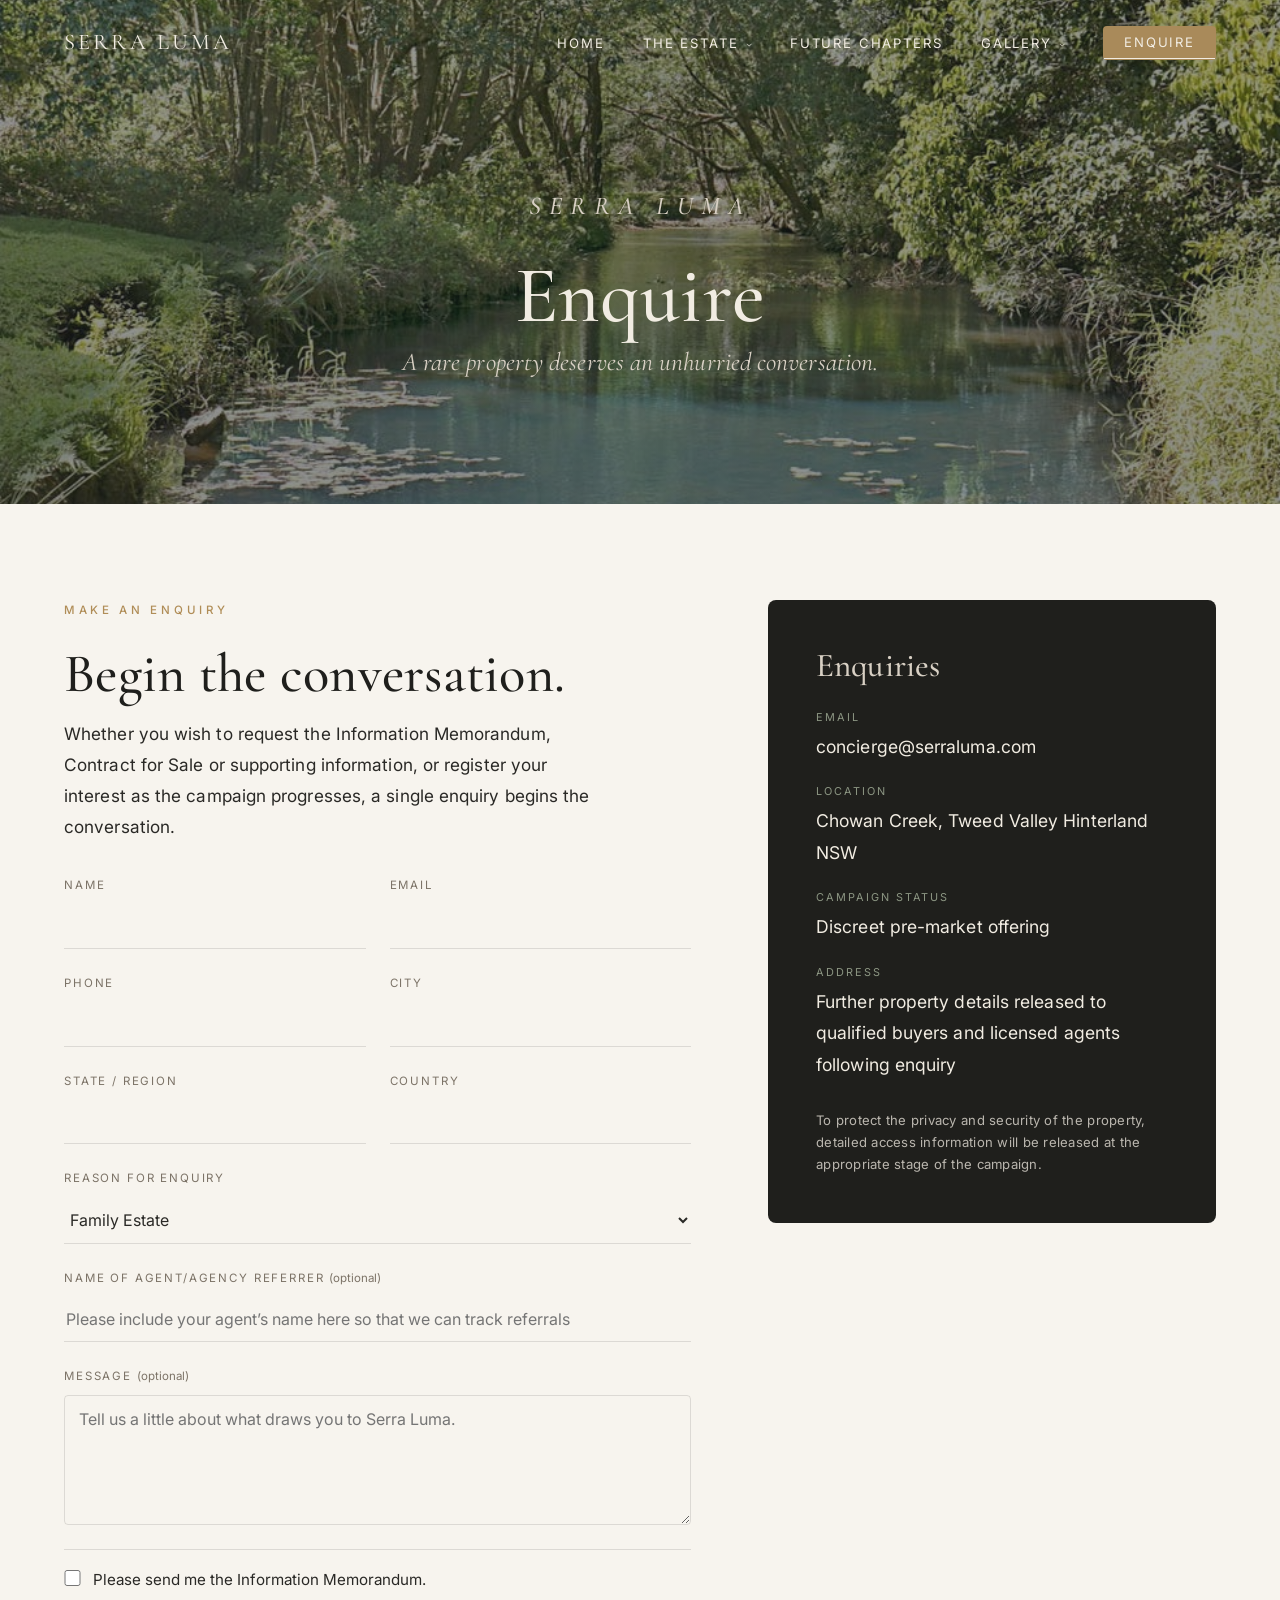
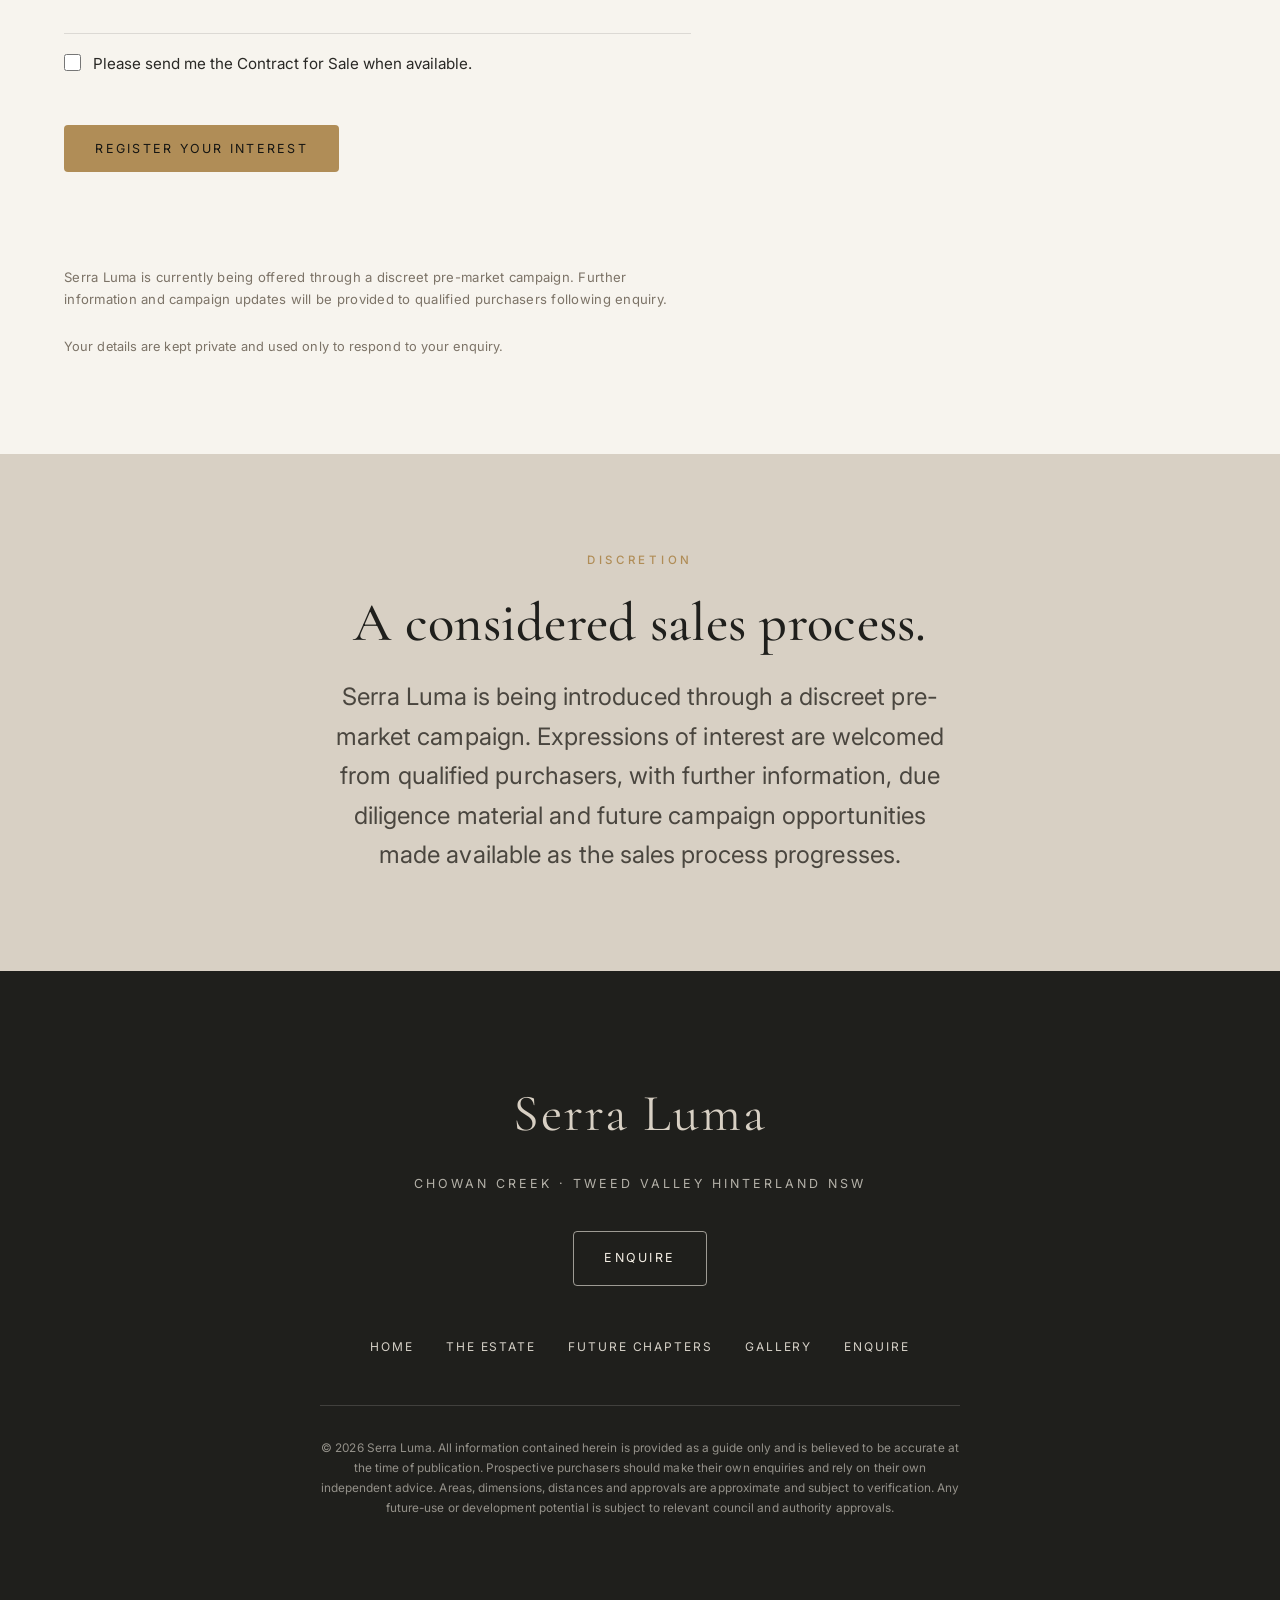
==== commit aa239780: "Campaign refresh: pre-market messaging, imagery swaps, enlarged map, new floor plan Home: hero-film " ====
--- a/enquire.html
+++ b/enquire.html
@@ -4,12 +4,12 @@
   <meta charset="UTF-8" />
   <meta name="viewport" content="width=device-width, initial-scale=1.0" />
 
-  <title>Enquire Privately | Serra Luma, Tweed Valley Hinterland NSW</title>
-  <meta name="description" content="Enquire privately about Serra Luma. Request the Information Memorandum or arrange a private inspection. By appointment only, in the Tweed Valley Hinterland, NSW." />
+  <title>Enquire | Serra Luma, Tweed Valley Hinterland NSW</title>
+  <meta name="description" content="Enquire about Serra Luma. Request the Information Memorandum, Contract for Sale and supporting information, or register your interest in a discreet pre-market offering in the Tweed Valley Hinterland, NSW." />
 
   <meta property="og:type" content="website" />
-  <meta property="og:title" content="Enquire Privately | Serra Luma" />
-  <meta property="og:description" content="Request the Information Memorandum or arrange a private inspection of Serra Luma." />
+  <meta property="og:title" content="Enquire | Serra Luma" />
+  <meta property="og:description" content="Request the Information Memorandum and Contract for Sale, or register your interest as the Serra Luma pre-market campaign progresses." />
   <meta property="og:image" content="assets/images/Land/image35.jpeg" />
   <meta name="twitter:card" content="summary_large_image" />
 
@@ -22,7 +22,7 @@
   <link rel="preconnect" href="https://fonts.googleapis.com" />
   <link rel="preconnect" href="https://fonts.gstatic.com" crossorigin />
   <link href="https://fonts.googleapis.com/css2?family=Cormorant+Garamond:ital,wght@0,400;0,500;0,600;1,400;1,500&family=Inter:wght@300;400;500&display=swap" rel="stylesheet" />
-  <link rel="stylesheet" href="assets/css/styles.css?v=9" />
+  <link rel="stylesheet" href="assets/css/styles.css?v=10" />
 </head>
 <body>
   <a class="skip-link" href="#main">Skip to content</a>
@@ -54,7 +54,7 @@
           <li><a href="gallery.html#wildlife">The Wild-Life</a></li>
         </ul>
       </li>
-      <li><a class="btn btn--solid nav__cta" href="enquire.html" aria-current="page">Enquire Privately</a></li>
+      <li><a class="btn btn--solid nav__cta" href="enquire.html" aria-current="page">Enquire</a></li>
     </ul>
   </nav>
 
@@ -64,7 +64,7 @@
       <img class="page-hero__bg" src="assets/images/Land/image35.jpeg" alt="" aria-hidden="true" />
       <div class="page-hero__inner">
         <p class="eyebrow" style="color:var(--stone)">Serra Luma</p>
-        <h1>Enquire Privately</h1>
+        <h1>Enquire</h1>
         <p>A rare property deserves an unhurried conversation.</p>
       </div>
     </header>
@@ -79,8 +79,9 @@
             <p class="eyebrow">Make an enquiry</p>
             <h2 style="margin-bottom:1rem">Begin the conversation.</h2>
             <p style="margin-bottom:2rem;max-width:48ch">
-              Whether you wish to request the Information Memorandum or arrange a private inspection,
-              a single enquiry begins the conversation.
+              Whether you wish to request the Information Memorandum, Contract for Sale or supporting
+              information, or register your interest as the campaign progresses, a single enquiry begins
+              the conversation.
             </p>
 
             <!--
@@ -155,13 +156,18 @@
                 <label for="im">Please send me the Information Memorandum.</label>
               </div>
 
+              <div class="check-row">
+                <input id="cos" name="contract-for-sale" type="checkbox" value="Yes, please send the Contract for Sale when available" />
+                <label for="cos">Please send me the Contract for Sale when available.</label>
+              </div>
+
               <div style="margin-top:0.5rem">
-                <button class="btn btn--solid" type="submit">Enquire Privately</button>
+                <button class="btn btn--solid" type="submit">Register Your Interest</button>
               </div>
               <p class="form__status" role="status" aria-live="polite"></p>
               <p class="privacy-note" style="margin-left:0;margin-right:0;text-align:left;max-width:none">
-                Private inspections by appointment only. Exact property address released to
-                qualified buyers and agents upon enquiry.
+                Serra Luma is currently being offered through a discreet pre-market campaign. Further
+                information and campaign updates will be provided to qualified purchasers following enquiry.
               </p>
               <p class="form__note">Your details are kept private and used only to respond to your enquiry.</p>
             </form>
@@ -169,7 +175,7 @@
 
           <!-- Contact card -->
           <aside class="contact-card reveal" data-delay="1">
-            <h3>Private enquiries</h3>
+            <h3>Enquiries</h3>
             <dl>
               <div>
                 <dt>Email</dt>
@@ -180,17 +186,17 @@
                 <dd>Chowan Creek, Tweed Valley Hinterland NSW</dd>
               </div>
               <div>
-                <dt>Inspections</dt>
-                <dd>By private appointment only</dd>
+                <dt>Campaign Status</dt>
+                <dd>Discreet pre-market offering</dd>
               </div>
               <div>
                 <dt>Address</dt>
-                <dd>Released to qualified buyers &amp; agents upon enquiry</dd>
+                <dd>Further property details released to qualified buyers and licensed agents following enquiry</dd>
               </div>
             </dl>
             <p class="privacy-note privacy-note--light" style="margin-left:0;margin-right:0;text-align:left">
-              To protect the privacy and security of the property, inspections are strictly
-              by prior arrangement.
+              To protect the privacy and security of the property, detailed access information will be
+              released at the appropriate stage of the campaign.
             </p>
           </aside>
 
@@ -198,15 +204,15 @@
       </div>
     </section>
 
-    <!-- ===================== PRIVACY REASSURANCE ===================== -->
+    <!-- ===================== A CONSIDERED SALES PROCESS ===================== -->
     <section class="section" style="background:var(--stone)">
       <div class="wrap text-col center">
         <p class="eyebrow reveal">Discretion</p>
-        <h2 class="reveal" data-delay="1" style="margin-bottom:1.5rem">Private inspections, thoughtfully arranged.</h2>
+        <h2 class="reveal" data-delay="1" style="margin-bottom:1.5rem">A considered sales process.</h2>
         <p class="lead reveal" data-delay="2">
-          Serra Luma is available for inspection by appointment only. To protect the privacy and security
-          of the property, the exact address and access details are released only to qualified buyers and
-          licensed agents following enquiry.
+          Serra Luma is being introduced through a discreet pre-market campaign. Expressions of interest
+          are welcomed from qualified purchasers, with further information, due diligence material and
+          future campaign opportunities made available as the sales process progresses.
         </p>
       </div>
     </section>
@@ -218,7 +224,7 @@
       <p class="footer__name">Serra Luma</p>
       <p class="footer__loc">Chowan Creek · Tweed Valley Hinterland NSW</p>
       <div class="footer__cta">
-        <a class="btn btn--light" href="enquire.html">Enquire Privately</a>
+        <a class="btn btn--light" href="enquire.html">Enquire</a>
       </div>
       <ul class="footer__links">
         <li><a href="index.html">Home</a></li>
--- a/assets/css/styles.css
+++ b/assets/css/styles.css
@@ -667,7 +667,7 @@
 /* Location — custom editorial map + destinations */
 .location__grid {
   display: grid;
-  grid-template-columns: 1fr 1fr;
+  grid-template-columns: 1.6fr 1fr;
   gap: clamp(2rem, 5vw, 4.5rem);
   align-items: center;
 }
@@ -717,7 +717,7 @@
 }
 @media (max-width: 860px) {
   .location__grid { grid-template-columns: 1fr; gap: clamp(1.75rem, 5vw, 2.5rem); }
-  .location__map { order: -1; max-width: 520px; margin-inline: auto; }
+  .location__map { order: -1; max-width: 640px; margin-inline: auto; }
 }
 
 /* Floor plan — closing the residence section */
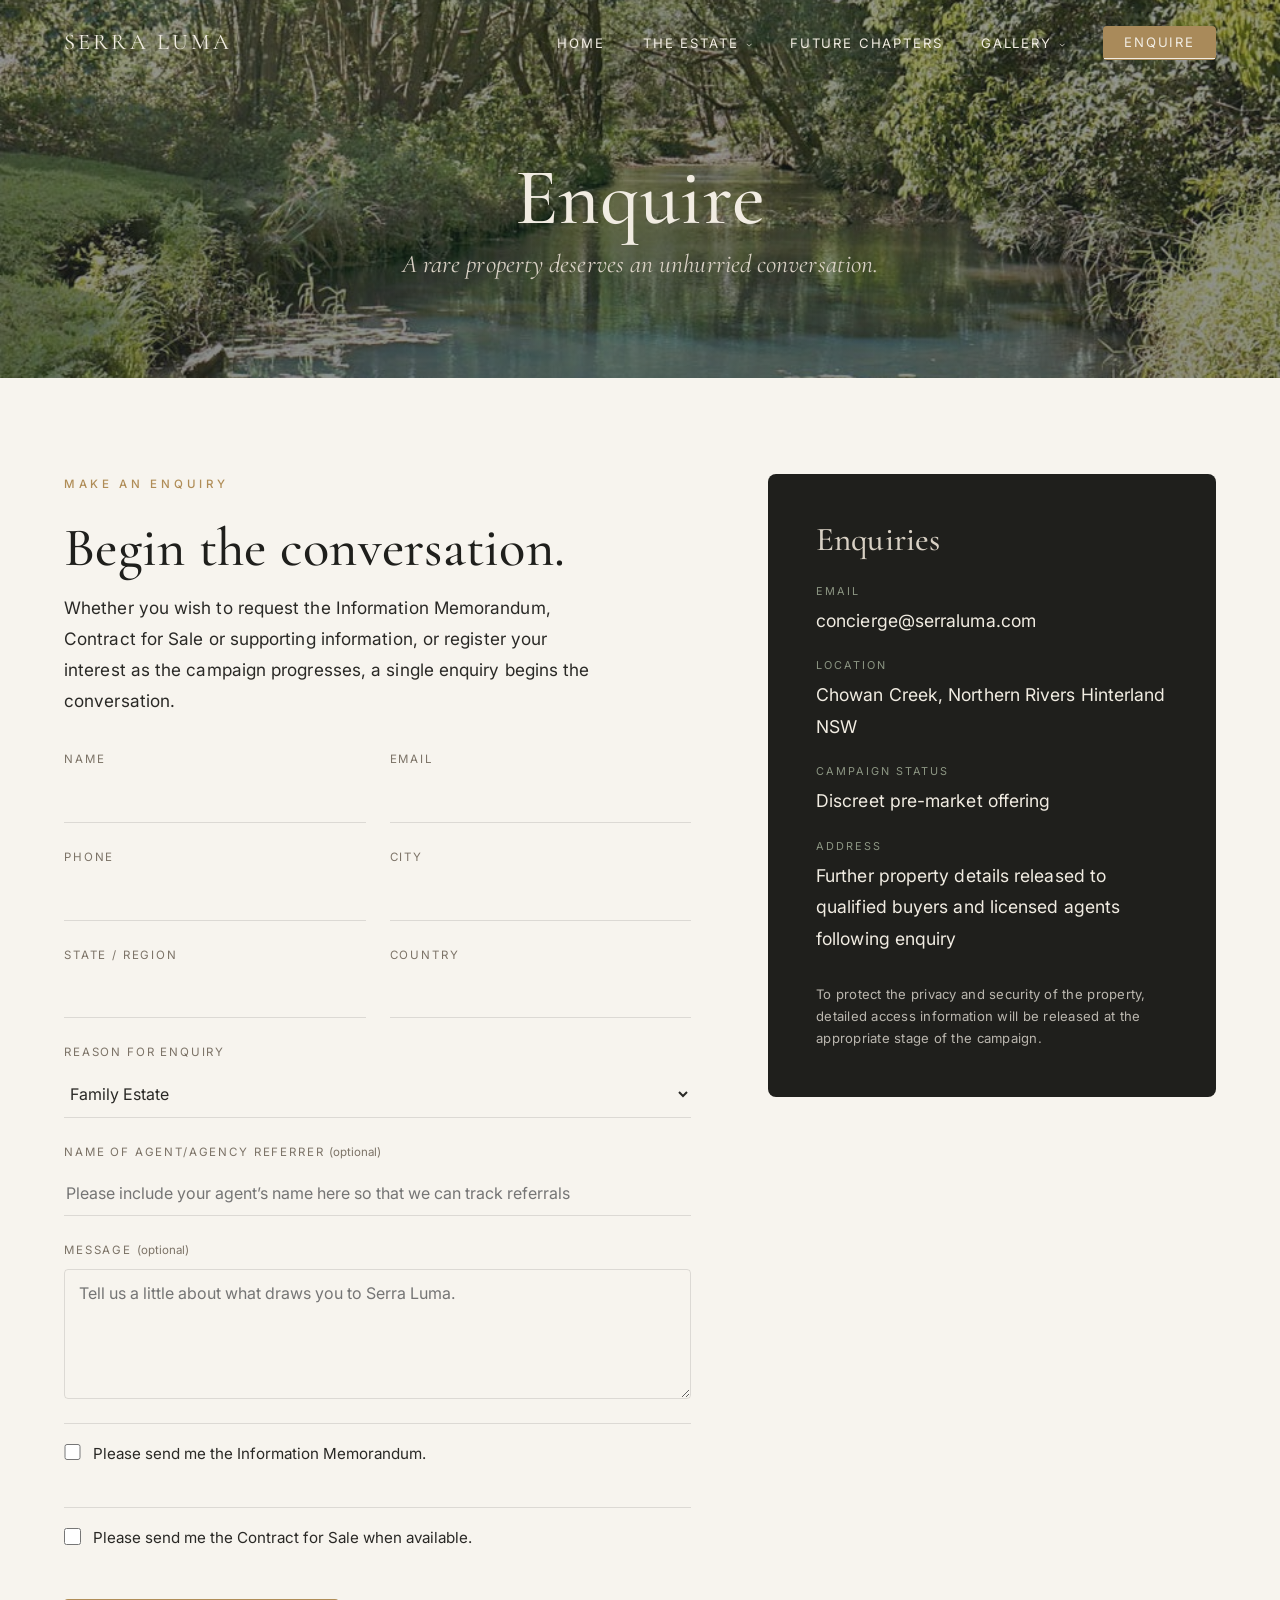
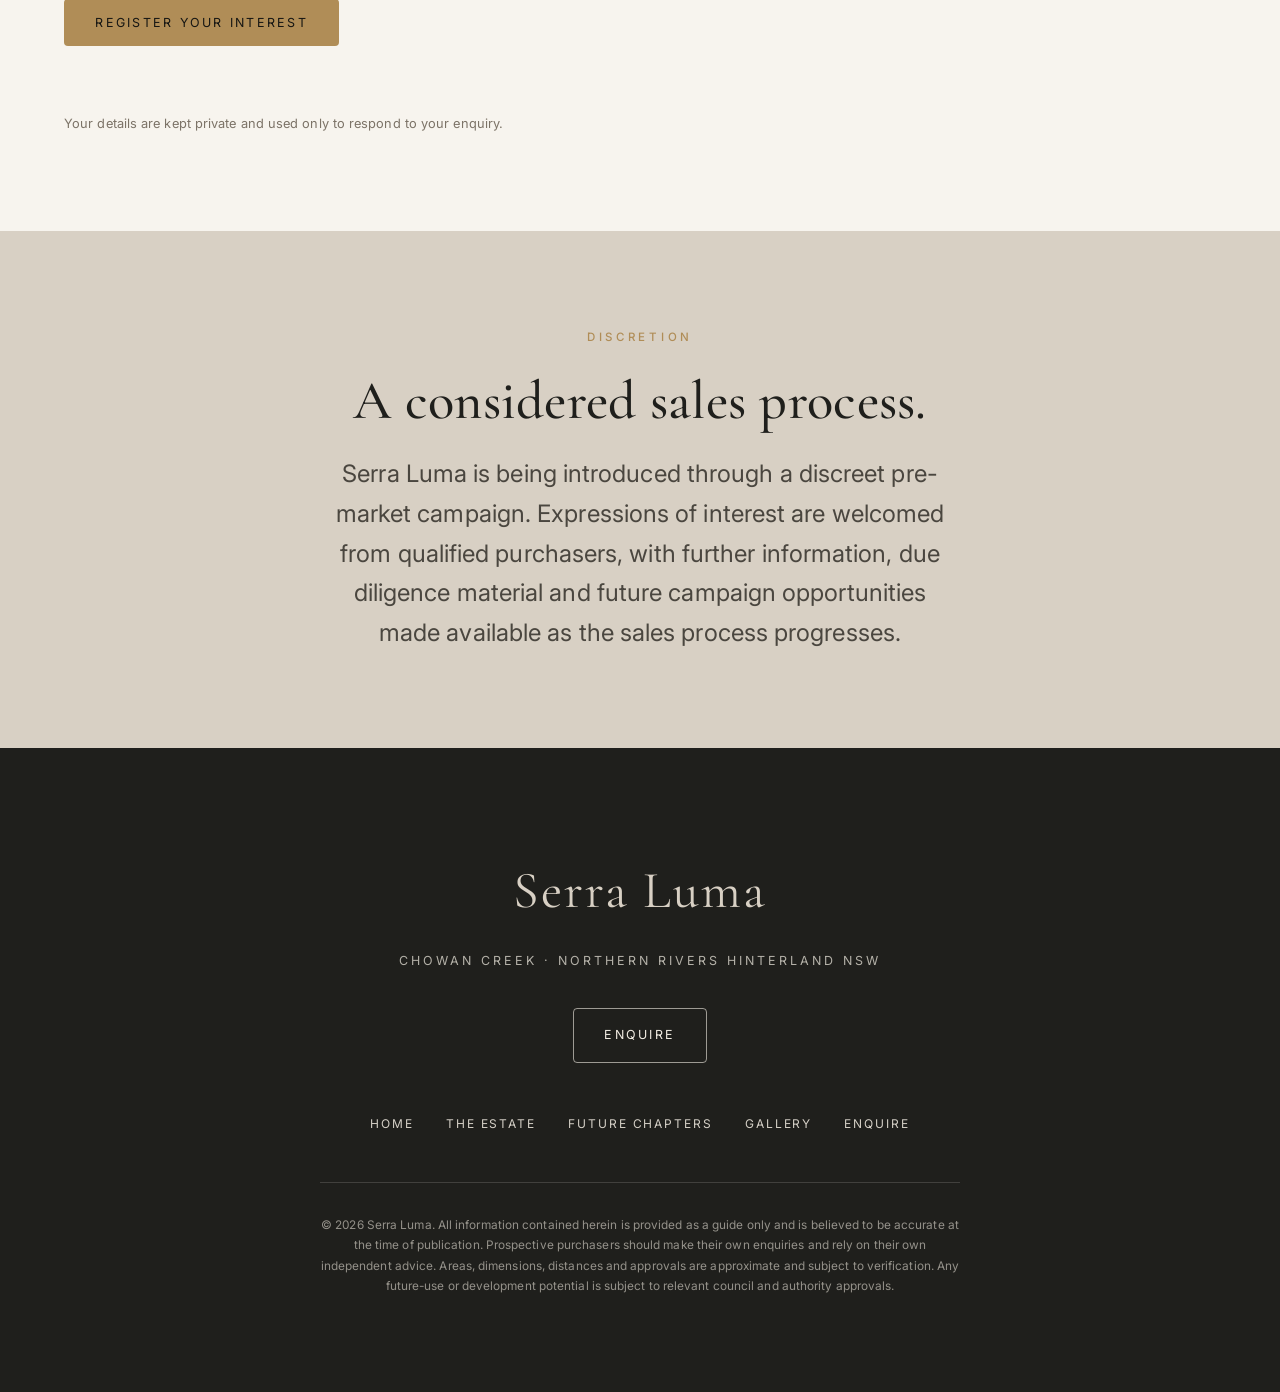
==== commit a4ca7217: "Content refresh: Northern Rivers rebrand, new hero, copy + layout refinements Global: "Tweed Valley " ====
--- a/enquire.html
+++ b/enquire.html
@@ -4,8 +4,8 @@
   <meta charset="UTF-8" />
   <meta name="viewport" content="width=device-width, initial-scale=1.0" />
 
-  <title>Enquire | Serra Luma, Tweed Valley Hinterland NSW</title>
-  <meta name="description" content="Enquire about Serra Luma. Request the Information Memorandum, Contract for Sale and supporting information, or register your interest in a discreet pre-market offering in the Tweed Valley Hinterland, NSW." />
+  <title>Enquire | Serra Luma, Northern Rivers Hinterland NSW</title>
+  <meta name="description" content="Enquire about Serra Luma. Request the Information Memorandum, Contract for Sale and supporting information, or register your interest in a discreet pre-market offering in the Northern Rivers Hinterland, NSW." />
 
   <meta property="og:type" content="website" />
   <meta property="og:title" content="Enquire | Serra Luma" />
@@ -22,7 +22,7 @@
   <link rel="preconnect" href="https://fonts.googleapis.com" />
   <link rel="preconnect" href="https://fonts.gstatic.com" crossorigin />
   <link href="https://fonts.googleapis.com/css2?family=Cormorant+Garamond:ital,wght@0,400;0,500;0,600;1,400;1,500&family=Inter:wght@300;400;500&display=swap" rel="stylesheet" />
-  <link rel="stylesheet" href="assets/css/styles.css?v=10" />
+  <link rel="stylesheet" href="assets/css/styles.css?v=11" />
 </head>
 <body>
   <a class="skip-link" href="#main">Skip to content</a>
@@ -60,10 +60,9 @@
 
   <main id="main">
     <!-- ===================== PAGE HERO ===================== -->
-    <header class="page-hero" style="min-height:56svh">
+    <header class="page-hero" style="min-height:42svh">
       <img class="page-hero__bg" src="assets/images/Land/image35.jpeg" alt="" aria-hidden="true" />
       <div class="page-hero__inner">
-        <p class="eyebrow" style="color:var(--stone)">Serra Luma</p>
         <h1>Enquire</h1>
         <p>A rare property deserves an unhurried conversation.</p>
       </div>
@@ -165,10 +164,6 @@
                 <button class="btn btn--solid" type="submit">Register Your Interest</button>
               </div>
               <p class="form__status" role="status" aria-live="polite"></p>
-              <p class="privacy-note" style="margin-left:0;margin-right:0;text-align:left;max-width:none">
-                Serra Luma is currently being offered through a discreet pre-market campaign. Further
-                information and campaign updates will be provided to qualified purchasers following enquiry.
-              </p>
               <p class="form__note">Your details are kept private and used only to respond to your enquiry.</p>
             </form>
           </div>
@@ -183,7 +178,7 @@
               </div>
               <div>
                 <dt>Location</dt>
-                <dd>Chowan Creek, Tweed Valley Hinterland NSW</dd>
+                <dd>Chowan Creek, Northern Rivers Hinterland NSW</dd>
               </div>
               <div>
                 <dt>Campaign Status</dt>
@@ -222,7 +217,7 @@
   <footer class="footer">
     <div class="wrap">
       <p class="footer__name">Serra Luma</p>
-      <p class="footer__loc">Chowan Creek · Tweed Valley Hinterland NSW</p>
+      <p class="footer__loc">Chowan Creek · Northern Rivers Hinterland NSW</p>
       <div class="footer__cta">
         <a class="btn btn--light" href="enquire.html">Enquire</a>
       </div>
--- a/assets/css/styles.css
+++ b/assets/css/styles.css
@@ -172,7 +172,11 @@
 .nav__toggle {
   display: none;
   flex-direction: column;
+  align-items: center;
+  justify-content: center;
   gap: 5px;
+  min-width: 44px;
+  min-height: 44px;
   background: none;
   border: 0;
   padding: 8px;
@@ -333,11 +337,7 @@
   max-width: none;
   margin: 0 auto;
 }
-/* Keep the opening location line intact on one line at desktop widths;
-   it may wrap naturally on narrower screens. */
-@media (min-width: 960px) {
-  .intro-card__place { white-space: nowrap; }
-}
+/* The opening positioning line wraps naturally across all widths. */
 
 /* Highlighted lead lines (e.g. the Future Chapters opening) — an elevated
    serif emphasis that lifts key sentences above the surrounding body copy. */
@@ -600,7 +600,7 @@
 }
 .retreat-card .retreat-map { max-width: none; margin: 0; }
 .retreat-card .retreat-map figcaption { color: var(--muted); }
-.retreat-card .retreat-map--zoom:hover img { transform: scale(1.85); }
+.retreat-card .retreat-map--zoom:hover img { transform: scale(1.51); }
 .retreat-card__footer {
   text-align: center;
   margin-top: clamp(2rem, 4vw, 3rem);
@@ -633,7 +633,7 @@
 /* Why Serra Luma is Different — feature image (with hover enlargement) */
 .why-image {
   margin: clamp(2.5rem, 6vw, 4rem) auto;
-  max-width: 900px;
+  max-width: 360px;
 }
 .why-image img {
   width: 100%; display: block;
@@ -643,7 +643,7 @@
   cursor: zoom-in;
 }
 .why-image:hover img {
-  transform: scale(1.48);
+  transform: scale(1.4);
   box-shadow: 0 32px 80px rgba(10, 14, 16, 0.55);
   position: relative;
   z-index: 20;
@@ -667,8 +667,8 @@
 /* Location — custom editorial map + destinations */
 .location__grid {
   display: grid;
-  grid-template-columns: 1.6fr 1fr;
-  gap: clamp(2rem, 5vw, 4.5rem);
+  grid-template-columns: 2fr 1fr;
+  gap: clamp(2.5rem, 6vw, 7rem);
   align-items: center;
 }
 .location__map { margin: 0; }
@@ -717,7 +717,7 @@
 }
 @media (max-width: 860px) {
   .location__grid { grid-template-columns: 1fr; gap: clamp(1.75rem, 5vw, 2.5rem); }
-  .location__map { order: -1; max-width: 640px; margin-inline: auto; }
+  .location__map { order: -1; max-width: 720px; margin-inline: auto; }
 }
 
 /* Floor plan — closing the residence section */
@@ -731,6 +731,20 @@
   margin-inline: auto;
   border-radius: var(--radius);
   opacity: 0.96;
+}
+/* Touch devices: the plan detail is small on a phone — hint that it opens full size. */
+@media (hover: none) {
+  .floorplan a { display: inline-block; }
+  .floorplan a::after {
+    content: "Tap the plan to enlarge";
+    display: block;
+    margin-top: 0.9rem;
+    font-family: var(--sans);
+    font-size: 0.62rem;
+    letter-spacing: 0.18em;
+    text-transform: uppercase;
+    color: var(--muted);
+  }
 }
 
 @media (max-width: 1000px) {
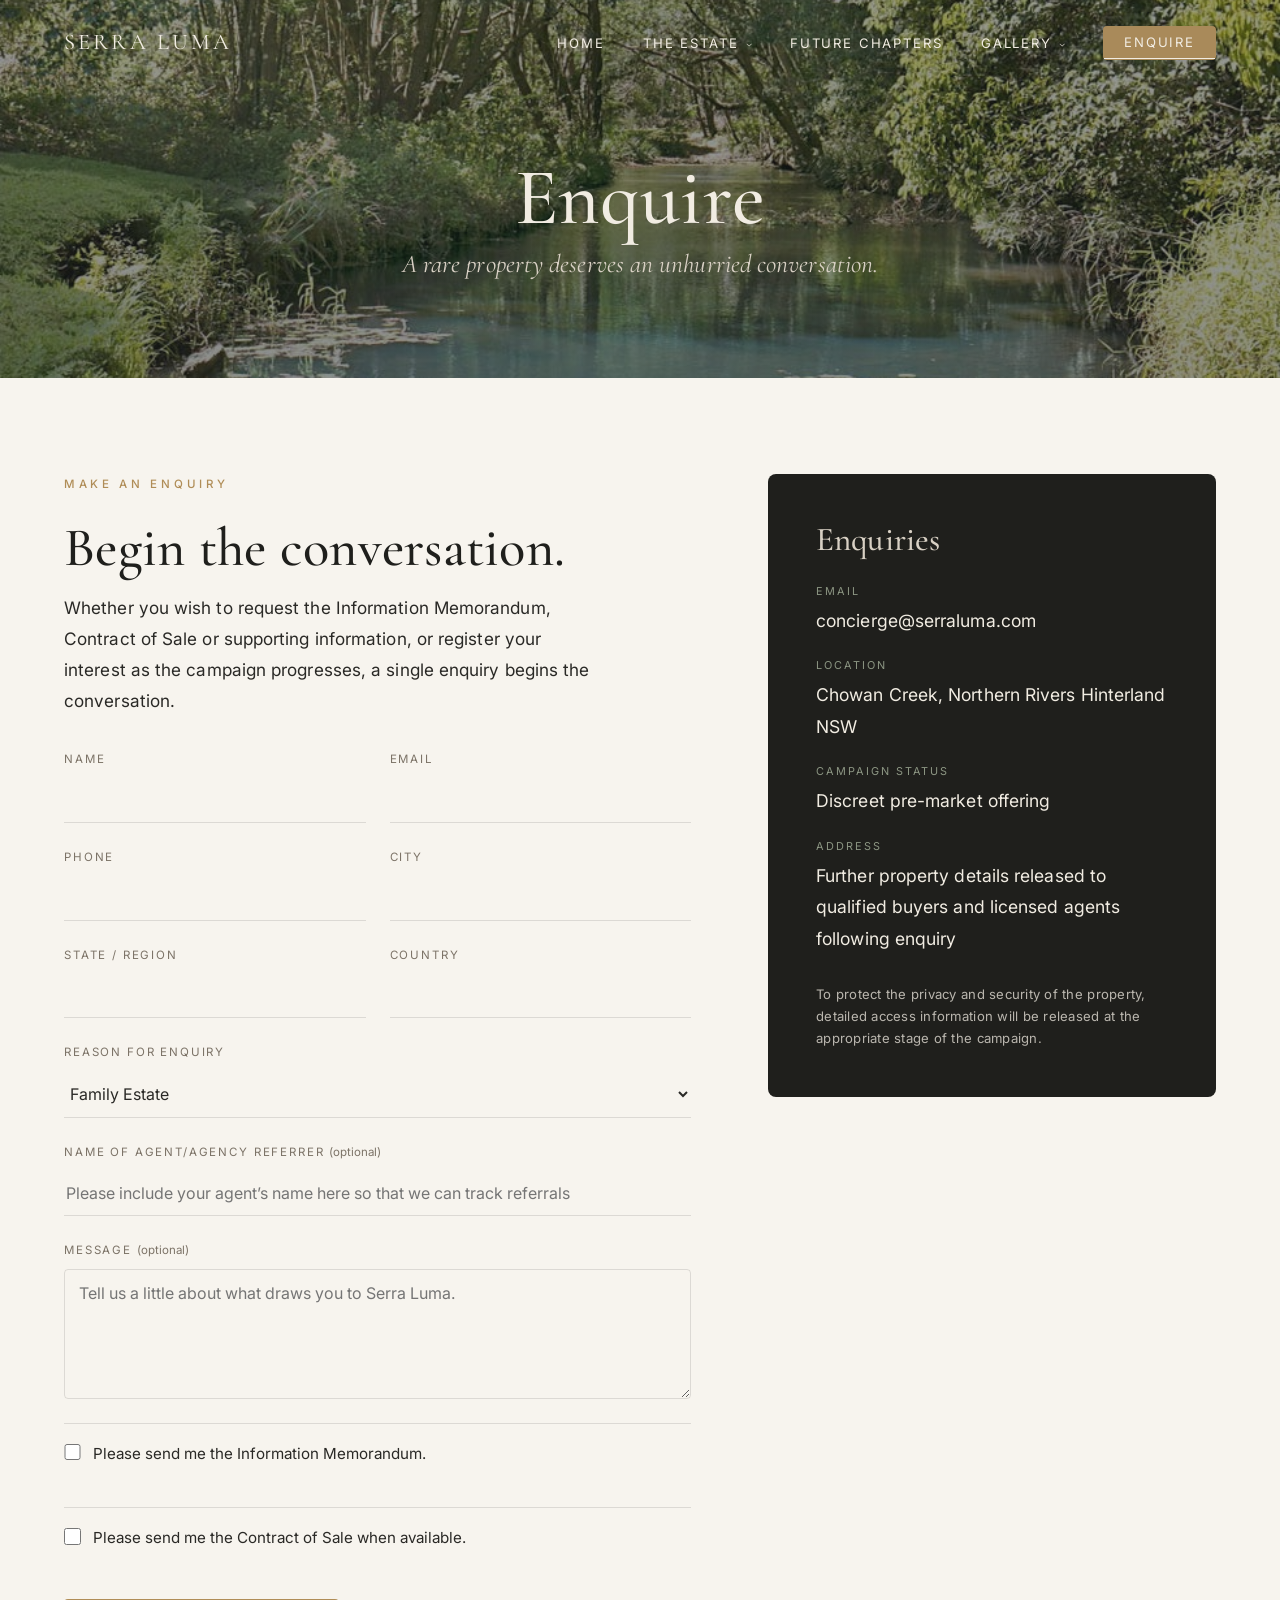
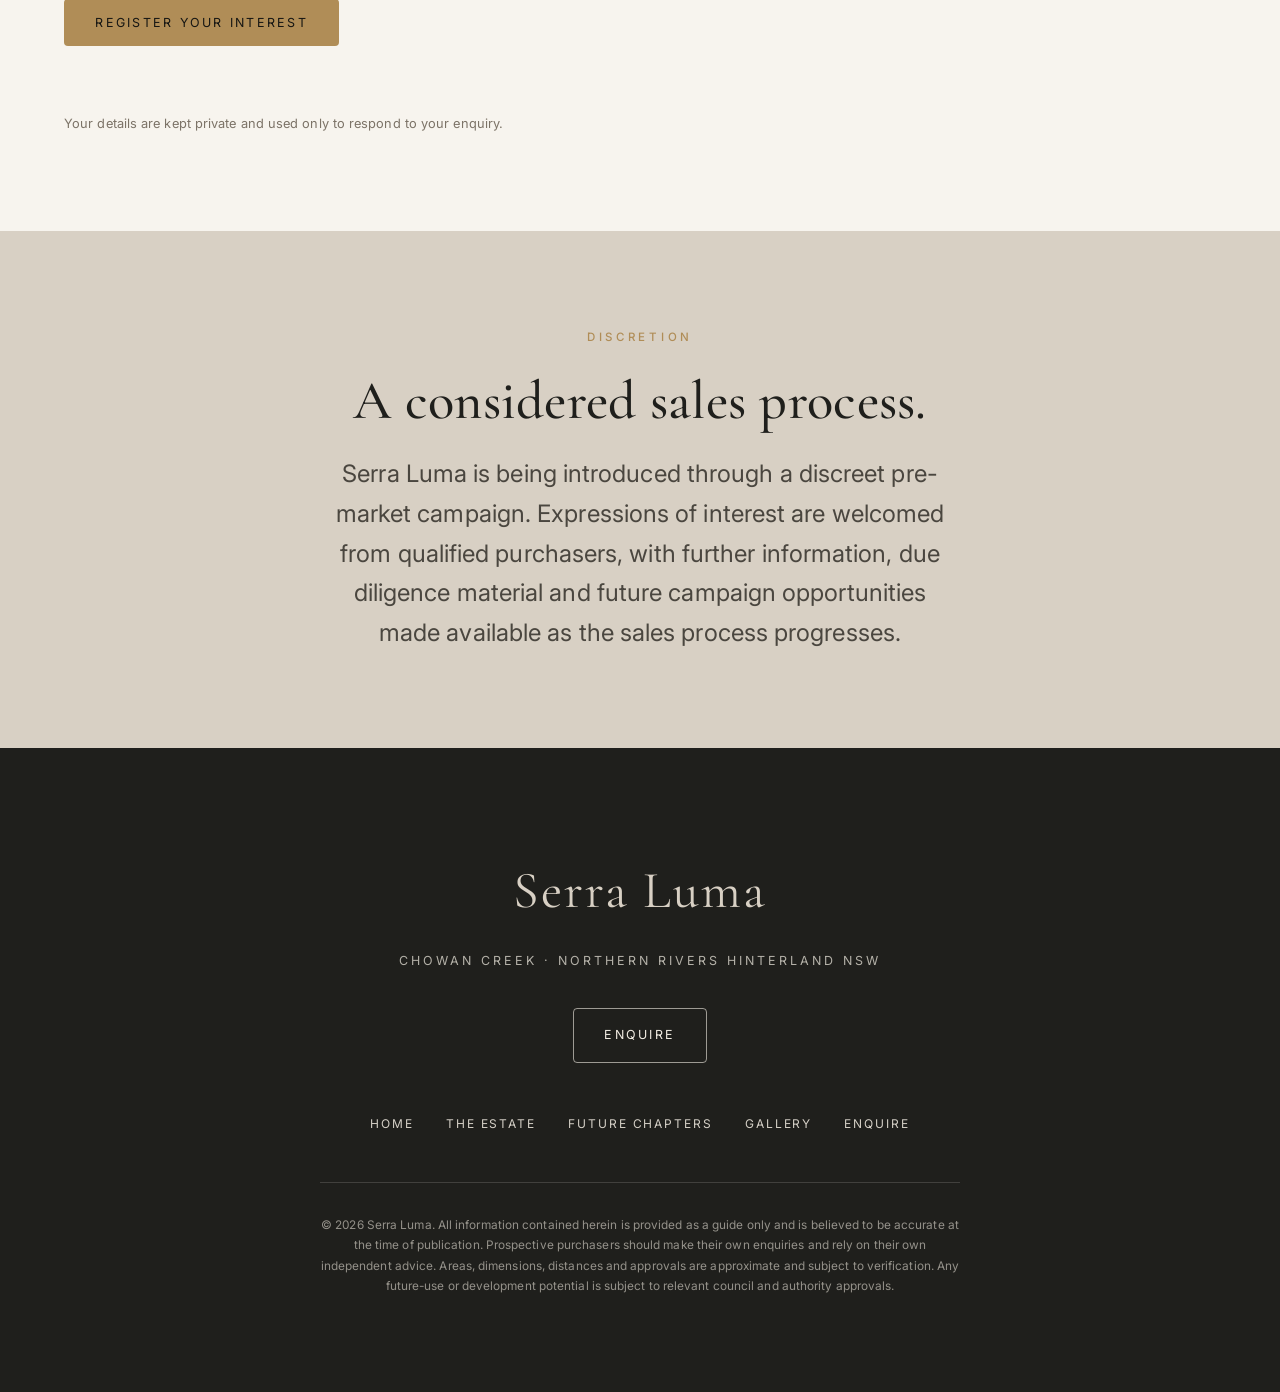
==== commit beacb0e4: "Hero Ken Burns sunset, editorial refinements, Contract of Sale Home: hero reverts to the video monta" ====
--- a/enquire.html
+++ b/enquire.html
@@ -5,11 +5,11 @@
   <meta name="viewport" content="width=device-width, initial-scale=1.0" />
 
   <title>Enquire | Serra Luma, Northern Rivers Hinterland NSW</title>
-  <meta name="description" content="Enquire about Serra Luma. Request the Information Memorandum, Contract for Sale and supporting information, or register your interest in a discreet pre-market offering in the Northern Rivers Hinterland, NSW." />
+  <meta name="description" content="Enquire about Serra Luma. Request the Information Memorandum, Contract of Sale and supporting information, or register your interest in a discreet pre-market offering in the Northern Rivers Hinterland, NSW." />
 
   <meta property="og:type" content="website" />
   <meta property="og:title" content="Enquire | Serra Luma" />
-  <meta property="og:description" content="Request the Information Memorandum and Contract for Sale, or register your interest as the Serra Luma pre-market campaign progresses." />
+  <meta property="og:description" content="Request the Information Memorandum and Contract of Sale, or register your interest as the Serra Luma pre-market campaign progresses." />
   <meta property="og:image" content="assets/images/Land/image35.jpeg" />
   <meta name="twitter:card" content="summary_large_image" />
 
@@ -22,7 +22,7 @@
   <link rel="preconnect" href="https://fonts.googleapis.com" />
   <link rel="preconnect" href="https://fonts.gstatic.com" crossorigin />
   <link href="https://fonts.googleapis.com/css2?family=Cormorant+Garamond:ital,wght@0,400;0,500;0,600;1,400;1,500&family=Inter:wght@300;400;500&display=swap" rel="stylesheet" />
-  <link rel="stylesheet" href="assets/css/styles.css?v=11" />
+  <link rel="stylesheet" href="assets/css/styles.css?v=12" />
 </head>
 <body>
   <a class="skip-link" href="#main">Skip to content</a>
@@ -78,7 +78,7 @@
             <p class="eyebrow">Make an enquiry</p>
             <h2 style="margin-bottom:1rem">Begin the conversation.</h2>
             <p style="margin-bottom:2rem;max-width:48ch">
-              Whether you wish to request the Information Memorandum, Contract for Sale or supporting
+              Whether you wish to request the Information Memorandum, Contract of Sale or supporting
               information, or register your interest as the campaign progresses, a single enquiry begins
               the conversation.
             </p>
@@ -156,8 +156,8 @@
               </div>
 
               <div class="check-row">
-                <input id="cos" name="contract-for-sale" type="checkbox" value="Yes, please send the Contract for Sale when available" />
-                <label for="cos">Please send me the Contract for Sale when available.</label>
+                <input id="cos" name="contract-of-sale" type="checkbox" value="Yes, please send the Contract of Sale when available" />
+                <label for="cos">Please send me the Contract of Sale when available.</label>
               </div>
 
               <div style="margin-top:0.5rem">
--- a/assets/css/styles.css
+++ b/assets/css/styles.css
@@ -337,7 +337,9 @@
   max-width: none;
   margin: 0 auto;
 }
-/* The opening positioning line wraps naturally across all widths. */
+/* The opening positioning line wraps naturally, and sits apart from the
+   supporting descriptor lines below it so the statement can breathe. */
+.intro-card__place { display: block; margin-bottom: 1.35rem; }
 
 /* Highlighted lead lines (e.g. the Future Chapters opening) — an elevated
    serif emphasis that lifts key sentences above the surrounding body copy. */
@@ -663,6 +665,16 @@
   margin: clamp(1.75rem, 3vw, 2.5rem) auto 0;
   max-width: 1000px;
 }
+/* Reflective editorial passage — each line stands on its own with even rhythm */
+.experience__passage { max-width: 42rem; margin-inline: auto; }
+.experience__passage p {
+  font-family: var(--serif);
+  font-size: clamp(1.2rem, 1rem + 0.95vw, 1.55rem);
+  line-height: 1.5;
+  color: var(--ink);
+  margin: 0 0 1.2rem;
+}
+.experience__passage p:last-child { margin-bottom: 0; }
 
 /* Location — custom editorial map + destinations */
 .location__grid {
@@ -933,6 +945,17 @@
   font-size: clamp(1.15rem, 1.6vw, 1.35rem);
   line-height: 1.4;
   color: var(--ink);
+}
+/* Clean, evenly-spaced bullet list (e.g. the Location facts) */
+.loc-list { list-style: none; margin: 0; padding: 0; }
+.loc-list li { position: relative; padding-left: 1.15em; }
+.loc-list li + li { margin-top: 0.5rem; }
+.loc-list li::before {
+  content: "•";
+  position: absolute;
+  left: 0;
+  color: var(--clay);
+  line-height: inherit;
 }
 @media (max-width: 760px) {
   .overview-spread__content { grid-template-columns: 1fr; gap: clamp(1.5rem, 4vw, 2rem); }
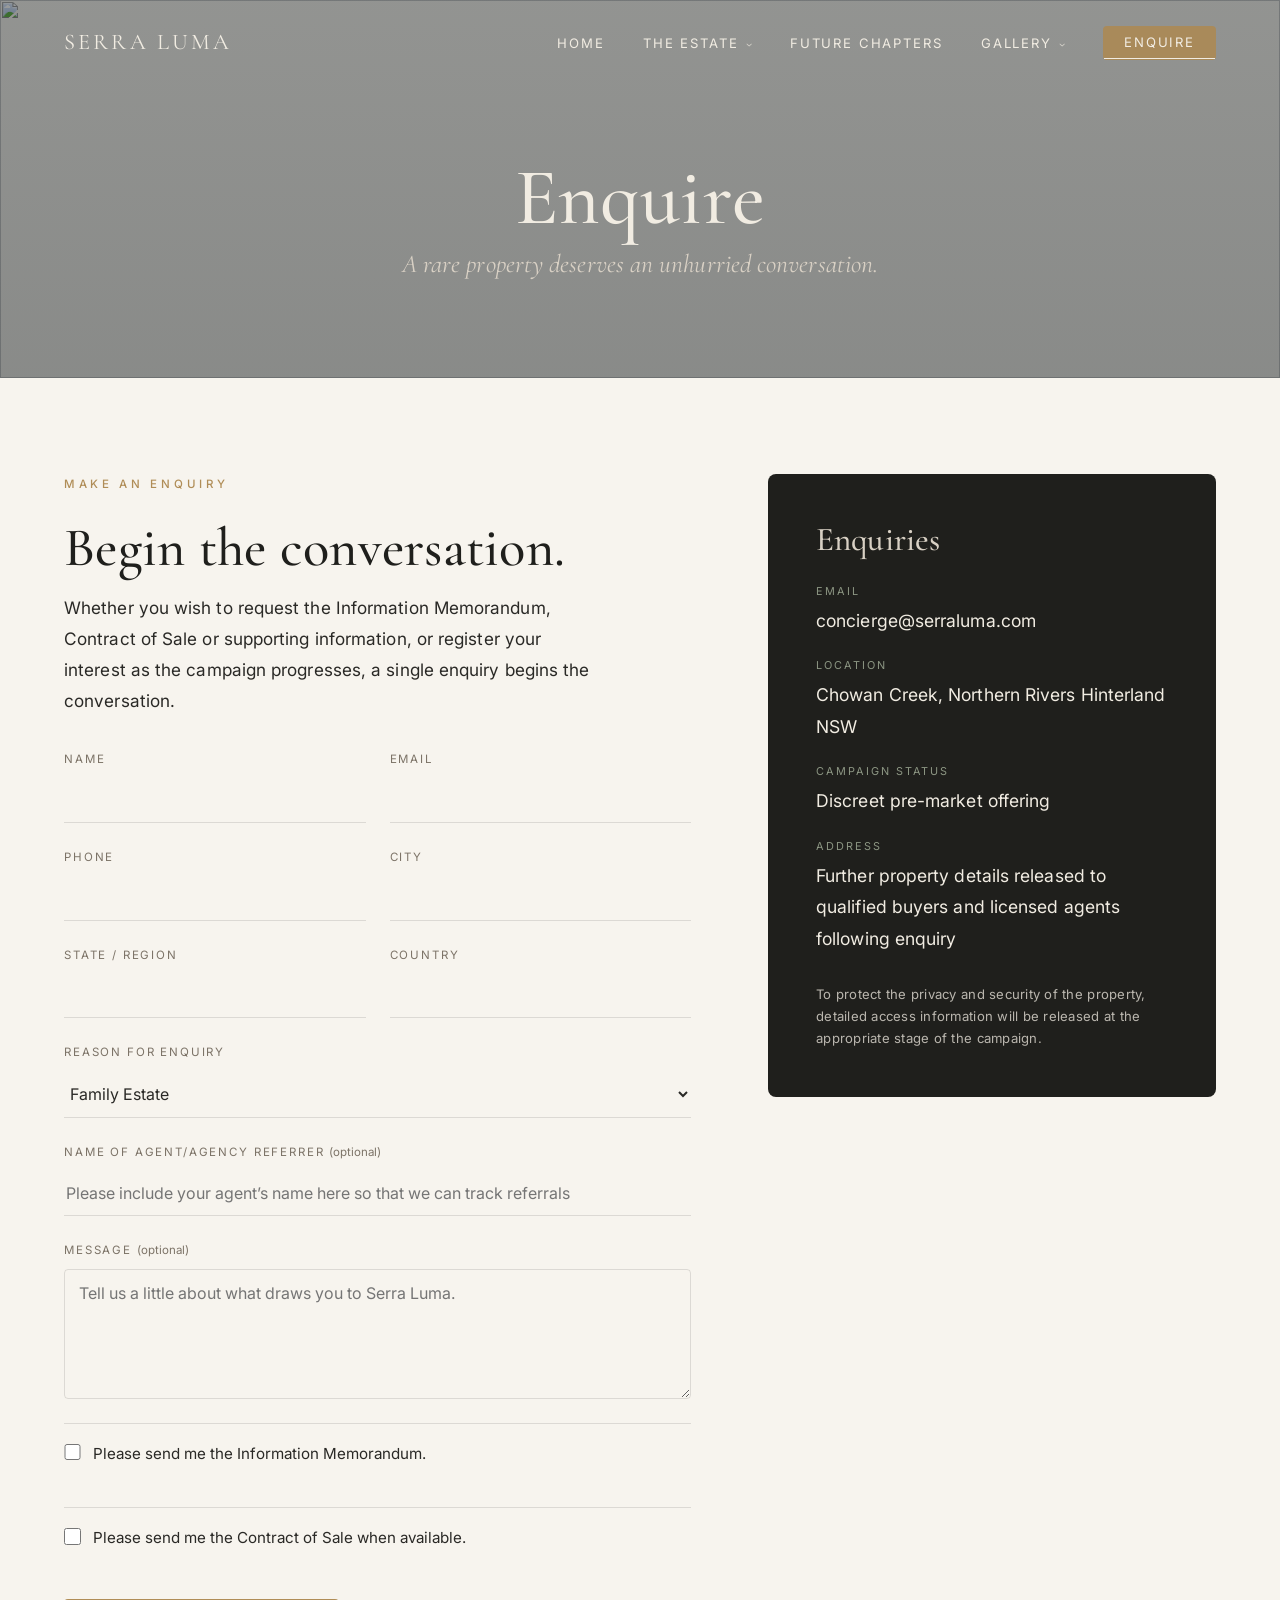
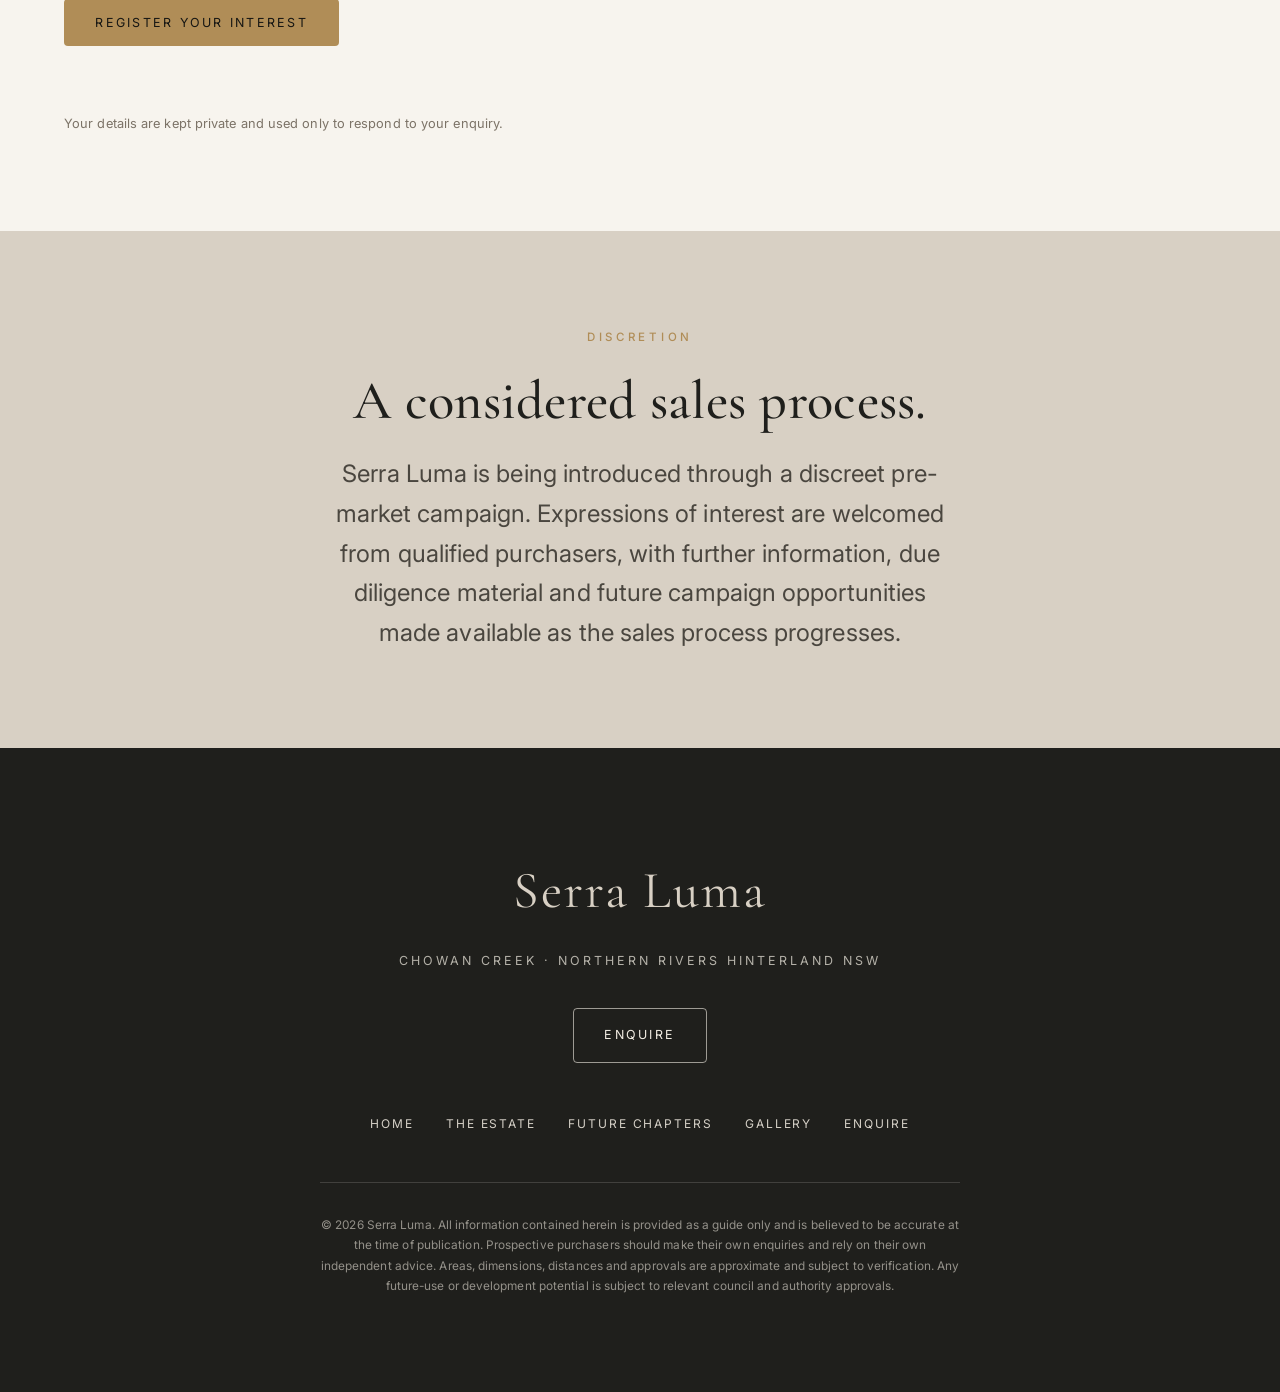
==== commit ef3c775d: "Enquire: swap page hero image to Enquire-page-hero.jpeg Co-Authored-By: Claude Opus 4.8 <noreply@ant" ====
--- a/enquire.html
+++ b/enquire.html
@@ -61,7 +61,7 @@
   <main id="main">
     <!-- ===================== PAGE HERO ===================== -->
     <header class="page-hero" style="min-height:42svh">
-      <img class="page-hero__bg" src="assets/images/Land/image35.jpeg" alt="" aria-hidden="true" />
+      <img class="page-hero__bg" src="assets/images/Enquire-page-hero.jpeg" alt="" aria-hidden="true" />
       <div class="page-hero__inner">
         <h1>Enquire</h1>
         <p>A rare property deserves an unhurried conversation.</p>
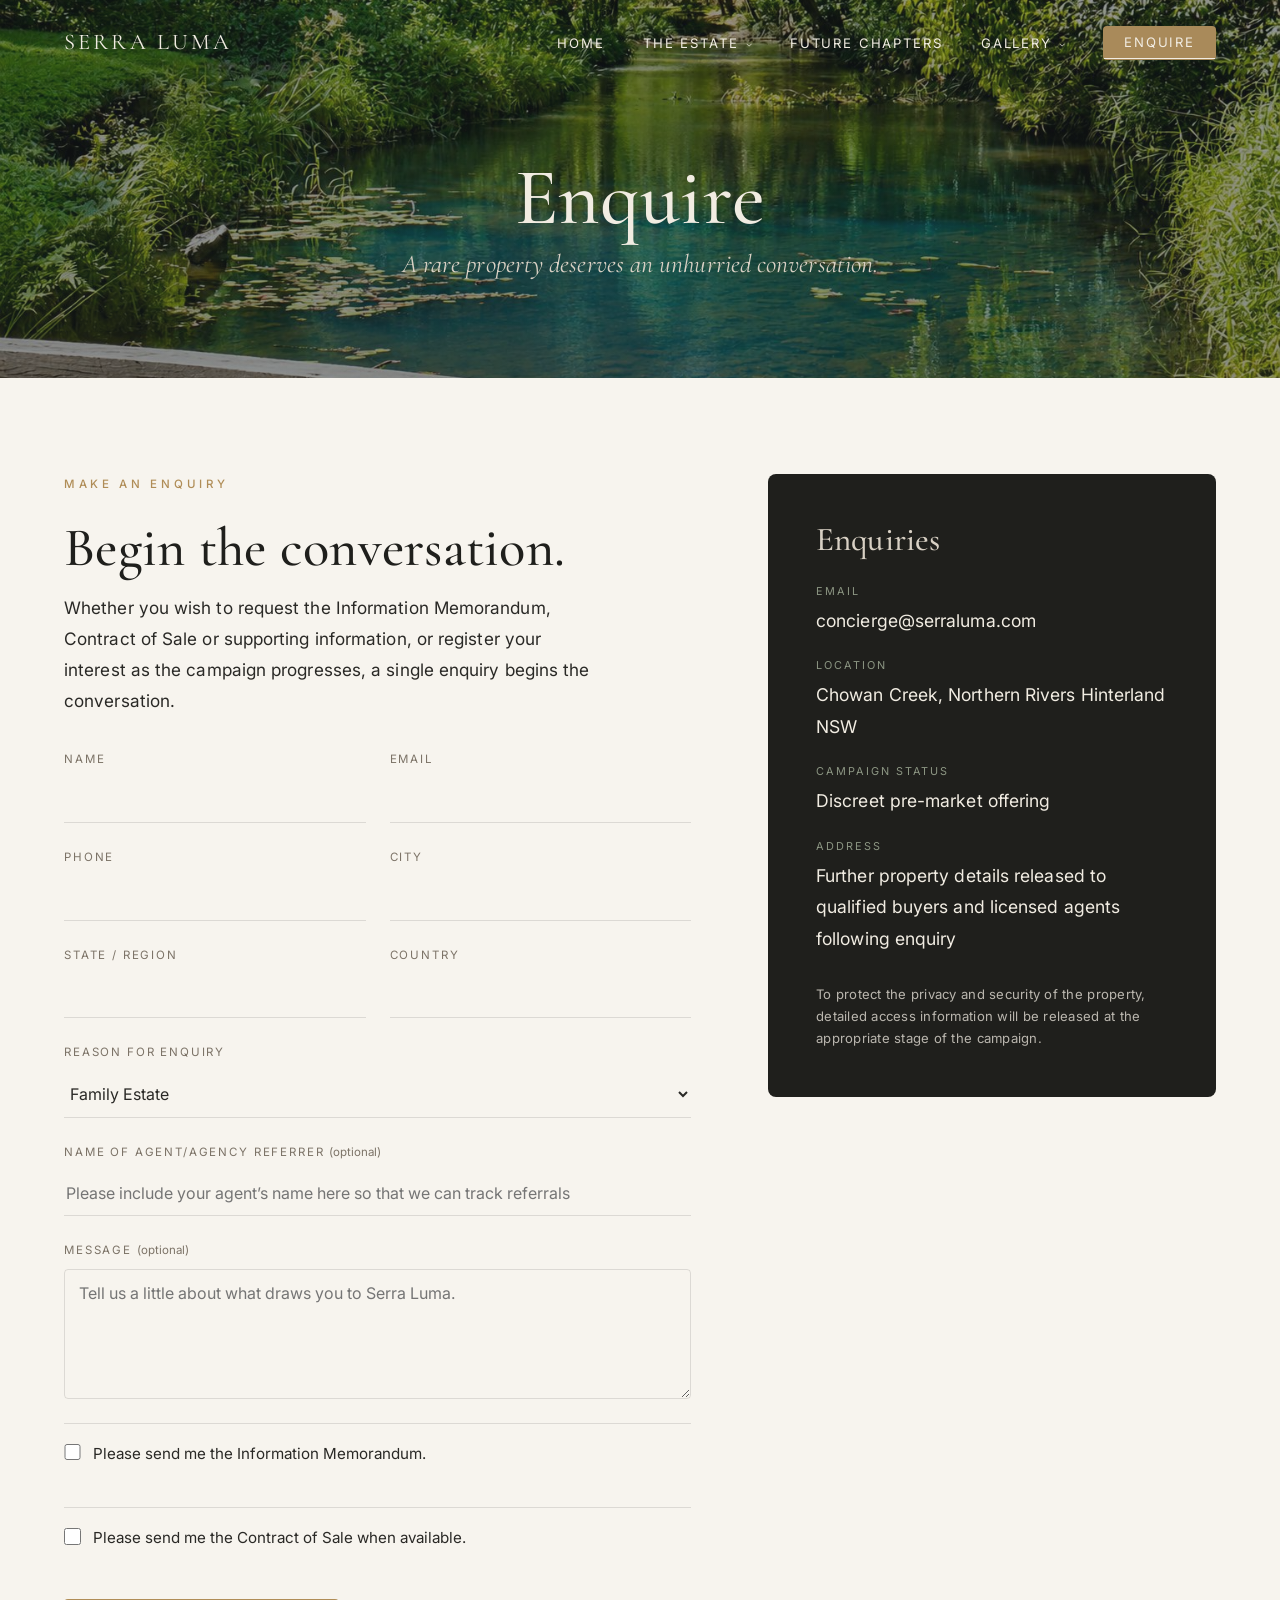
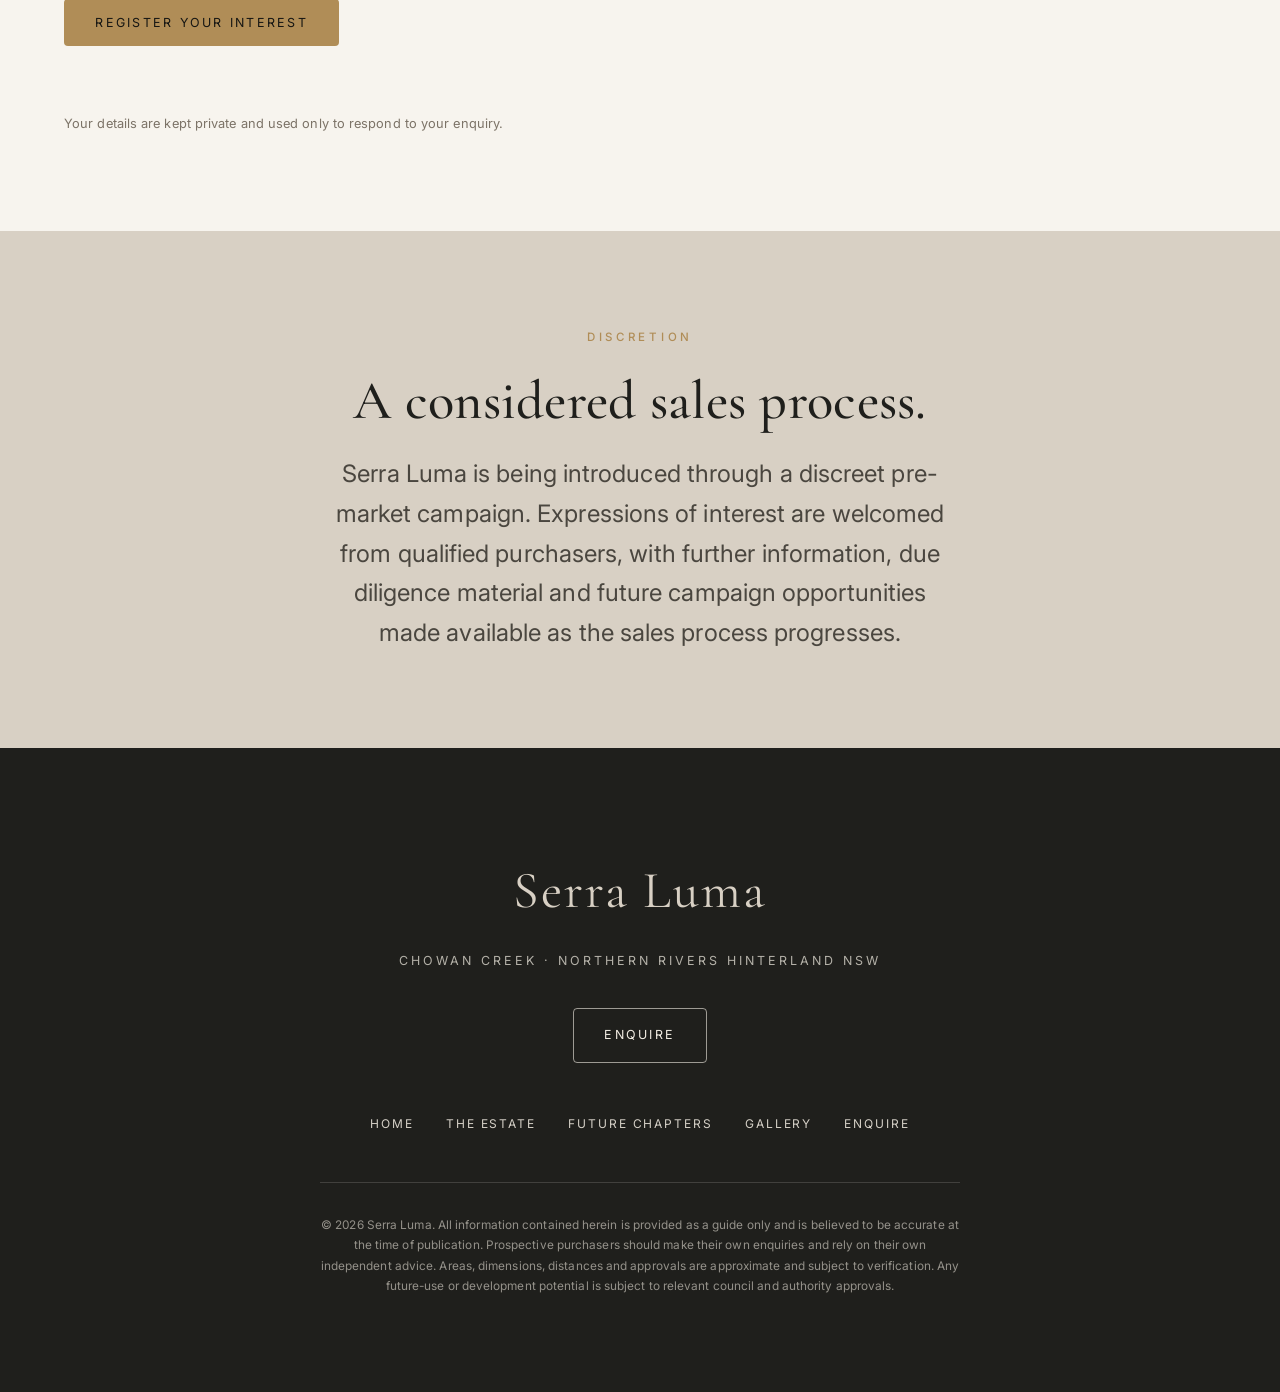
==== commit 8a80b57b: "Enquire hero: drop focal point to feature the lily pads on the water (bridge just out of frame) Co-A" ====
--- a/enquire.html
+++ b/enquire.html
@@ -10,7 +10,7 @@
   <meta property="og:type" content="website" />
   <meta property="og:title" content="Enquire | Serra Luma" />
   <meta property="og:description" content="Request the Information Memorandum and Contract of Sale, or register your interest as the Serra Luma pre-market campaign progresses." />
-  <meta property="og:image" content="assets/images/Land/image35.jpeg" />
+  <meta property="og:image" content="assets/images/Enquire-page-hero.jpeg" />
   <meta name="twitter:card" content="summary_large_image" />
 
   <!-- Favicons (SL monogram, Cormorant Garamond) -->
@@ -61,7 +61,7 @@
   <main id="main">
     <!-- ===================== PAGE HERO ===================== -->
     <header class="page-hero" style="min-height:42svh">
-      <img class="page-hero__bg" src="assets/images/Enquire-page-hero.jpeg" alt="" aria-hidden="true" />
+      <img class="page-hero__bg" src="assets/images/Enquire-page-hero.jpeg" alt="" aria-hidden="true" style="object-position:center 76%" />
       <div class="page-hero__inner">
         <h1>Enquire</h1>
         <p>A rare property deserves an unhurried conversation.</p>
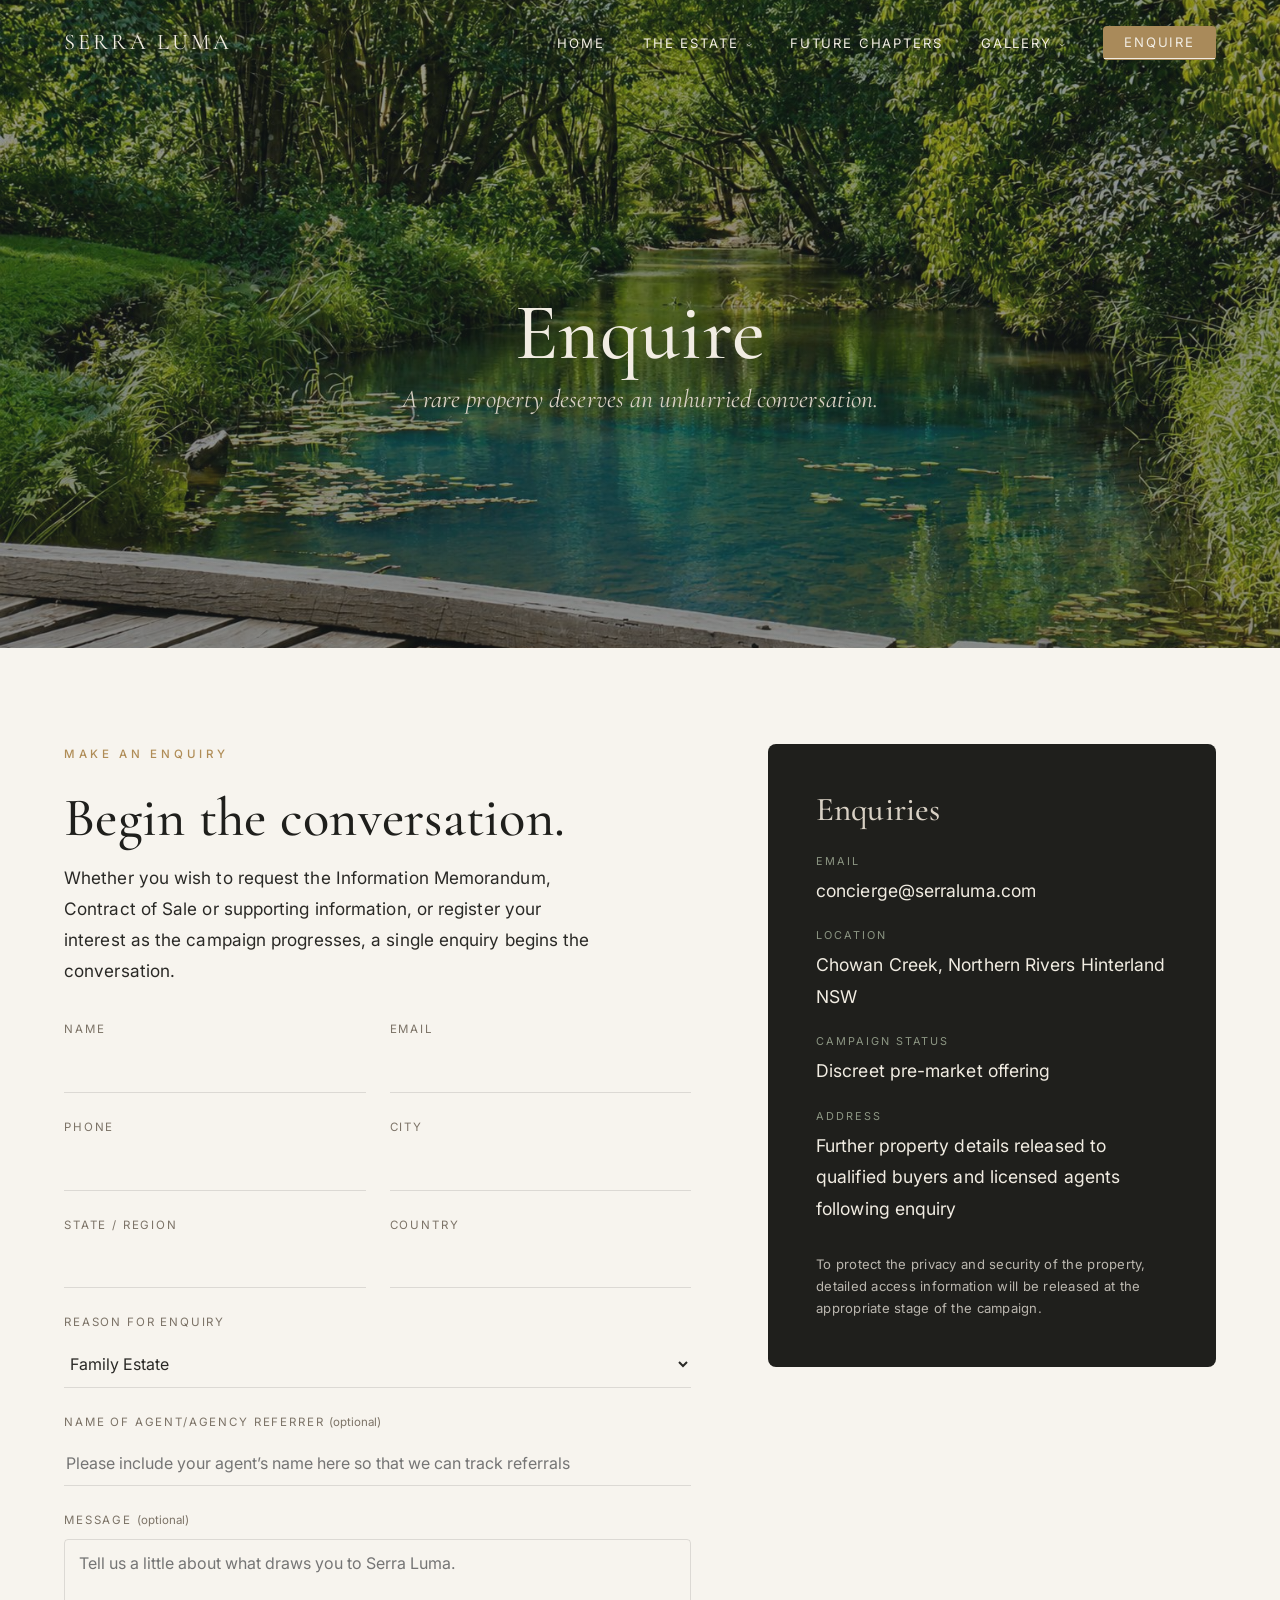
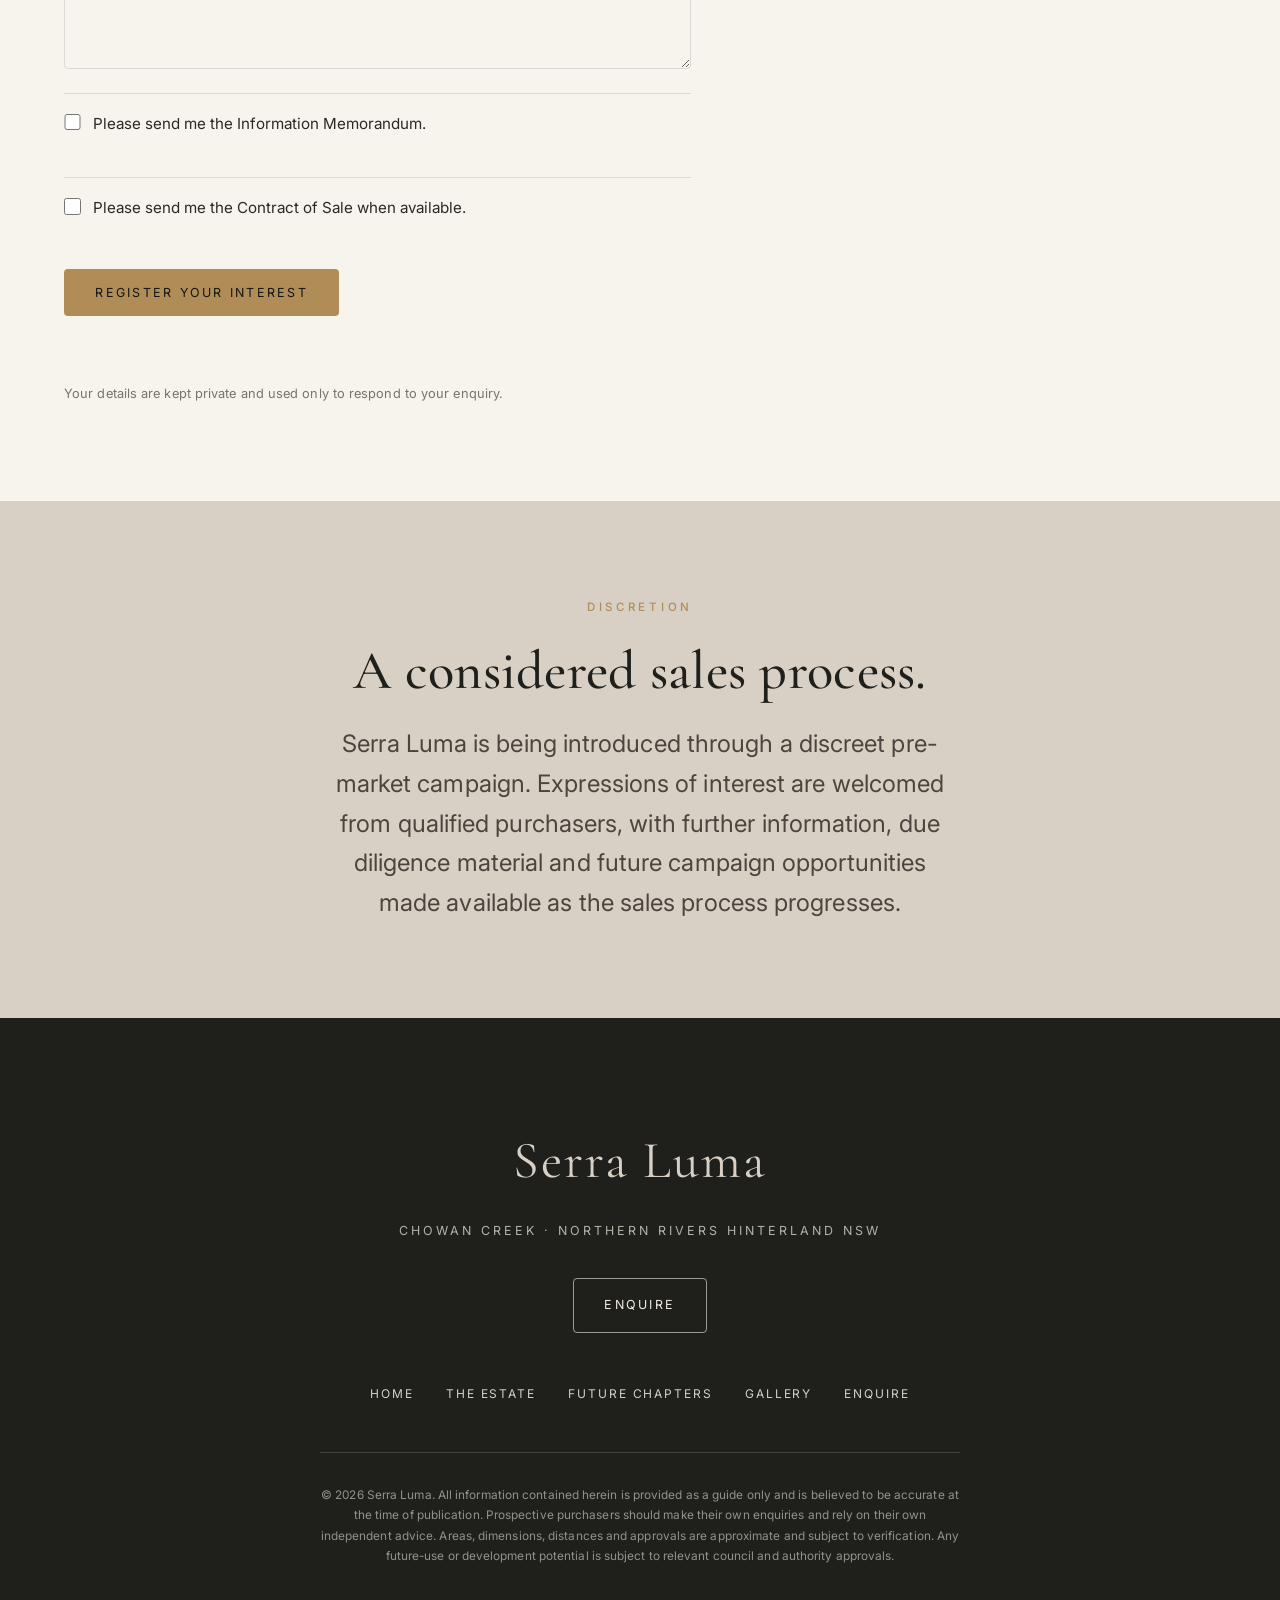
==== commit e315a16f: "Enquire hero: match inner-page height (remove 42svh override → default 72svh) Brings the Enquire her" ====
--- a/enquire.html
+++ b/enquire.html
@@ -60,7 +60,7 @@
 
   <main id="main">
     <!-- ===================== PAGE HERO ===================== -->
-    <header class="page-hero" style="min-height:42svh">
+    <header class="page-hero">
       <img class="page-hero__bg" src="assets/images/Enquire-page-hero.jpeg" alt="" aria-hidden="true" style="object-position:center 76%" />
       <div class="page-hero__inner">
         <h1>Enquire</h1>
